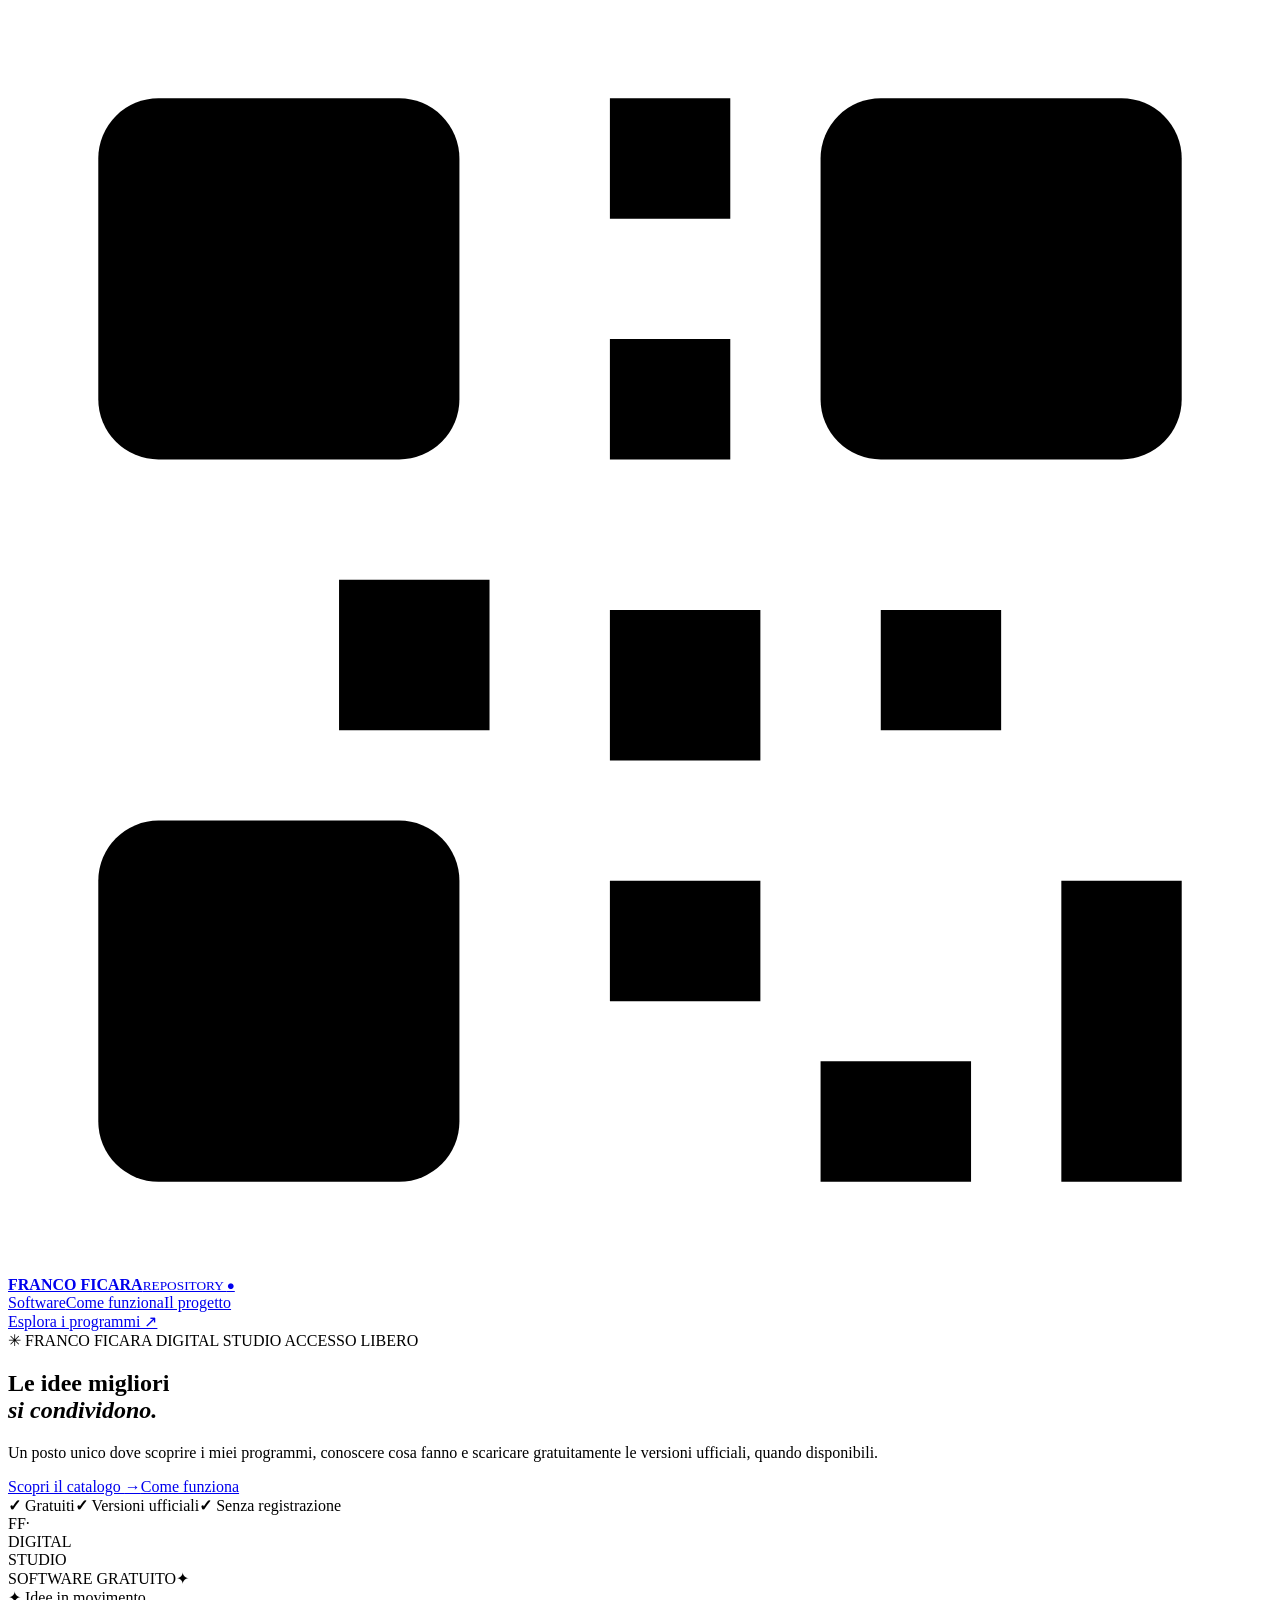
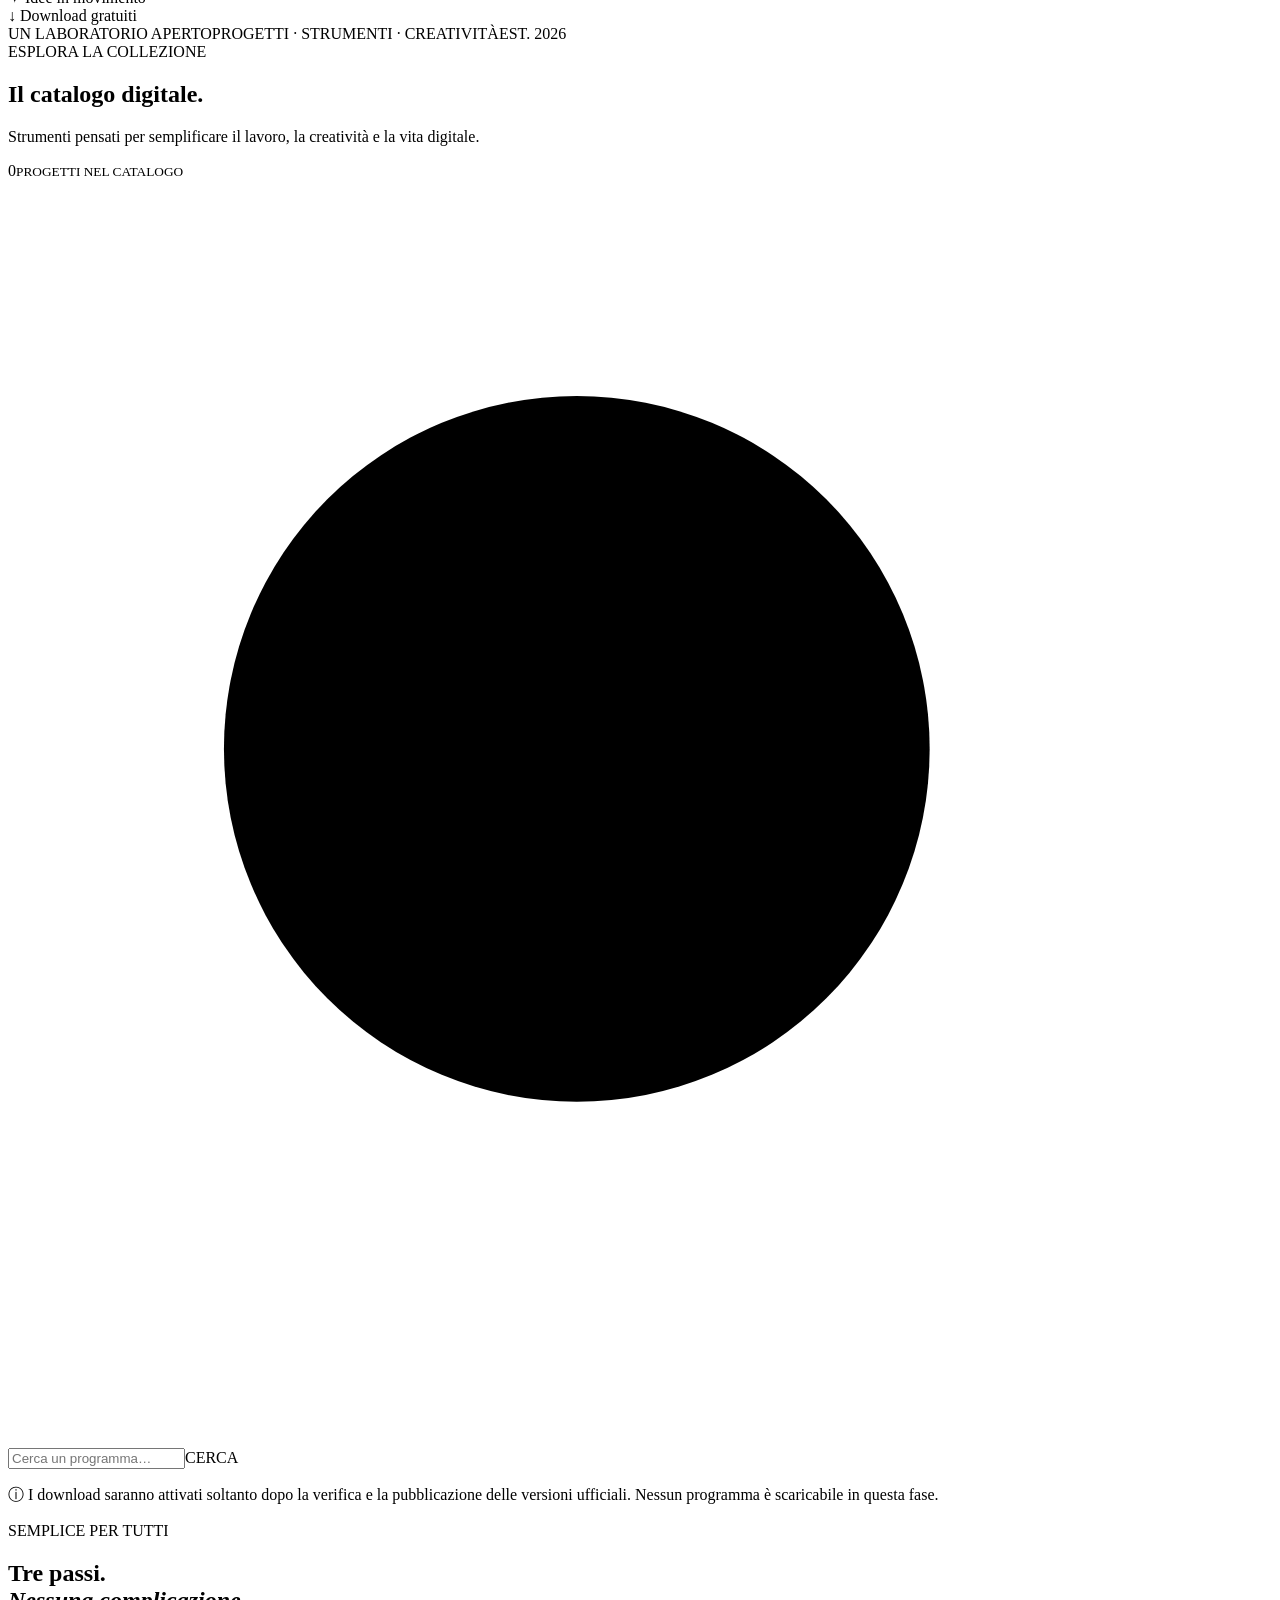
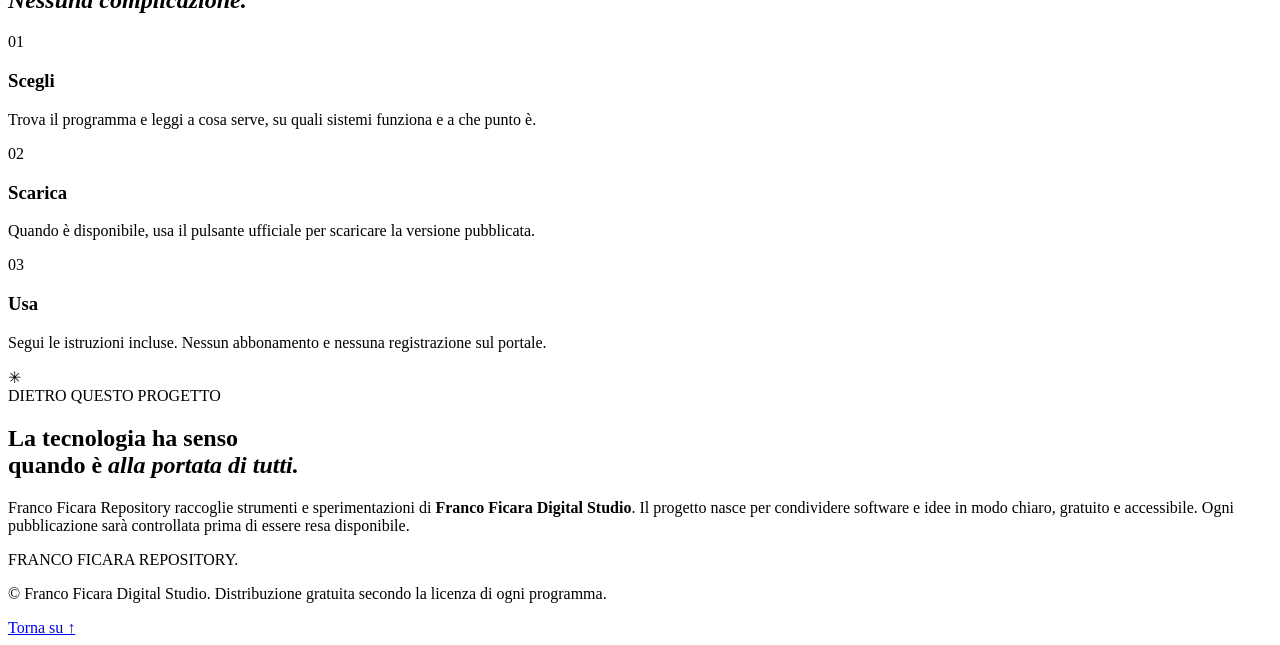
==== public/index.html @ 7dab1eda "Prepara sito statico Cloudflare: index.html" ====
<!doctype html>
<html lang="it">
<head>
<meta charset="utf-8">
<meta name="viewport" content="width=device-width,initial-scale=1">
<meta name="theme-color" content="#121827">
<meta name="description" content="Franco Ficara Repository: programmi, app e strumenti digitali gratuiti. Il catalogo ufficiale di Franco Ficara Digital Studio.">
<meta property="og:title" content="Franco Ficara Repository — Software gratuito">
<meta property="og:description" content="Software gratuito, idee digitali e strumenti per tutti. Scopri i progetti di Franco Ficara Digital Studio.">
<title>Franco Ficara Repository — Software gratuito</title>
<link rel="icon" type="image/svg+xml" href="favicon.svg">
<link rel="stylesheet" href="style.css">
<script src="catalogo.js" defer></script>
<script src="app.js" defer></script>
</head>
<body>
<div class="site-shell">
<header class="header">
<a class="identity" href="#home" aria-label="Franco Ficara Repository — inizio"><span class="mark"><svg viewBox="0 0 42 42" aria-hidden="true"><rect x="3" y="3" width="12" height="12" rx="2"/><rect x="27" y="3" width="12" height="12" rx="2"/><rect x="3" y="27" width="12" height="12" rx="2"/><path d="M20 3h4v4h-4zM20 11h4v4h-4zM20 20h5v5h-5zM29 20h4v4h-4zM35 29h4v10h-4zM20 29h5v4h-5zM27 35h5v4h-5zM11 19h5v5h-5z"/></svg></span><span><strong>FRANCO FICARA</strong><small>REPOSITORY <span class="amber-dot">●</span></small></span></a>
<nav class="main-nav" aria-label="Navigazione principale"><a href="#software">Software</a><a href="#come-funziona">Come funziona</a><a href="#progetto">Il progetto</a></nav>
<a class="top-cta" href="#software">Esplora i programmi ↗</a>
</header>
<main id="home">
<section class="hero" aria-labelledby="hero-title">
<div class="hero-glow glow-a"></div><div class="hero-glow glow-b"></div>
<div class="hero-body">
<div class="hero-copy">
<div class="overline"><span class="small-sun">✳</span> FRANCO FICARA DIGITAL STUDIO <span class="line"></span> ACCESSO LIBERO</div>
<h1 id="hero-title">Le idee migliori<br><em>si condividono.</em></h1>
<p>Un posto unico dove scoprire i miei programmi, conoscere cosa fanno e scaricare gratuitamente le versioni ufficiali, quando disponibili.</p>
<div class="hero-buttons"><a class="button button-primary" href="#software">Scopri il catalogo <span aria-hidden="true">→</span></a><a class="button button-secondary" href="#come-funziona">Come funziona</a></div>
<div class="hero-notes"><span><b class="check">✓</b> Gratuiti</span><span><b class="check">✓</b> Versioni ufficiali</span><span><b class="check">✓</b> Senza registrazione</span></div>
</div>
<div class="hero-visual" aria-hidden="true"><div class="orbit orbit-outer"></div><div class="orbit orbit-inner"></div><div class="glass-card card-back"><span class="fake-line short"></span><span class="fake-line"></span><span class="fake-line medium"></span></div><div class="glass-card card-front"><div class="card-head"><span class="card-symbol">FF<span>·</span></span><span class="status-pulse"></span></div><div class="visual-title">DIGITAL<br>STUDIO</div><div class="visual-foot"><span>SOFTWARE GRATUITO</span><span>✦</span></div></div><div class="floating-chip chip-one">✦ Idee in movimento</div><div class="floating-chip chip-two">↓ Download gratuiti</div></div>
</div>
<div class="hero-bottom"><span>UN LABORATORIO APERTO</span><span>PROGETTI · STRUMENTI · CREATIVITÀ</span><span>EST. 2026</span></div>
</section>
<section class="main-section" id="software">
<div class="section-head"><div><div class="label-gold">ESPLORA LA COLLEZIONE</div><h2>Il catalogo <span>digitale.</span></h2><p>Strumenti pensati per semplificare il lavoro, la creatività e la vita digitale.</p></div><div class="collection-mark"><span id="software-count">0</span><small>PROGETTI NEL CATALOGO</small></div></div>
<div class="catalog-toolbar"><label class="search" for="search-input"><svg viewBox="0 0 24 24" aria-hidden="true"><circle cx="10.8" cy="10.8" r="6.7"/><path d="m16 16 5 5"/></svg><input type="search" id="search-input" placeholder="Cerca un programma…" autocomplete="off"><span class="shortcut">CERCA</span></label><div id="filters" class="filters" role="group" aria-label="Filtra il catalogo"></div></div>
<div class="catalog-grid" id="software-grid" aria-live="polite"></div>
<p id="empty-results" class="empty-results" hidden>Non ho trovato programmi per questa ricerca. Prova con un'altra parola.</p>
<p class="catalog-disclaimer"><span>ⓘ</span> I download saranno attivati soltanto dopo la verifica e la pubblicazione delle versioni ufficiali. Nessun programma è scaricabile in questa fase.</p>
</section>
<section class="how" id="come-funziona"><div><div class="label-gold">SEMPLICE PER TUTTI</div><h2>Tre passi.<br><em>Nessuna complicazione.</em></h2></div><div class="steps"><article><span>01</span><h3>Scegli</h3><p>Trova il programma e leggi a cosa serve, su quali sistemi funziona e a che punto è.</p></article><article><span>02</span><h3>Scarica</h3><p>Quando è disponibile, usa il pulsante ufficiale per scaricare la versione pubblicata.</p></article><article><span>03</span><h3>Usa</h3><p>Segui le istruzioni incluse. Nessun abbonamento e nessuna registrazione sul portale.</p></article></div></section>
<section class="about" id="progetto"><div class="about-icon">✳</div><div><div class="label-gold">DIETRO QUESTO PROGETTO</div><h2>La tecnologia ha senso<br>quando è <em>alla portata di tutti.</em></h2><p>Franco Ficara Repository raccoglie strumenti e sperimentazioni di <strong>Franco Ficara Digital Studio</strong>. Il progetto nasce per condividere software e idee in modo chiaro, gratuito e accessibile. Ogni pubblicazione sarà controllata prima di essere resa disponibile.</p></div></section>
</main>
<footer><div class="footer-brand">FRANCO FICARA <span>REPOSITORY.</span></div><p>© <span id="year"></span> Franco Ficara Digital Studio. Distribuzione gratuita secondo la licenza di ogni programma.</p><a href="#home">Torna su ↑</a></footer>
</div>
</body>
</html>
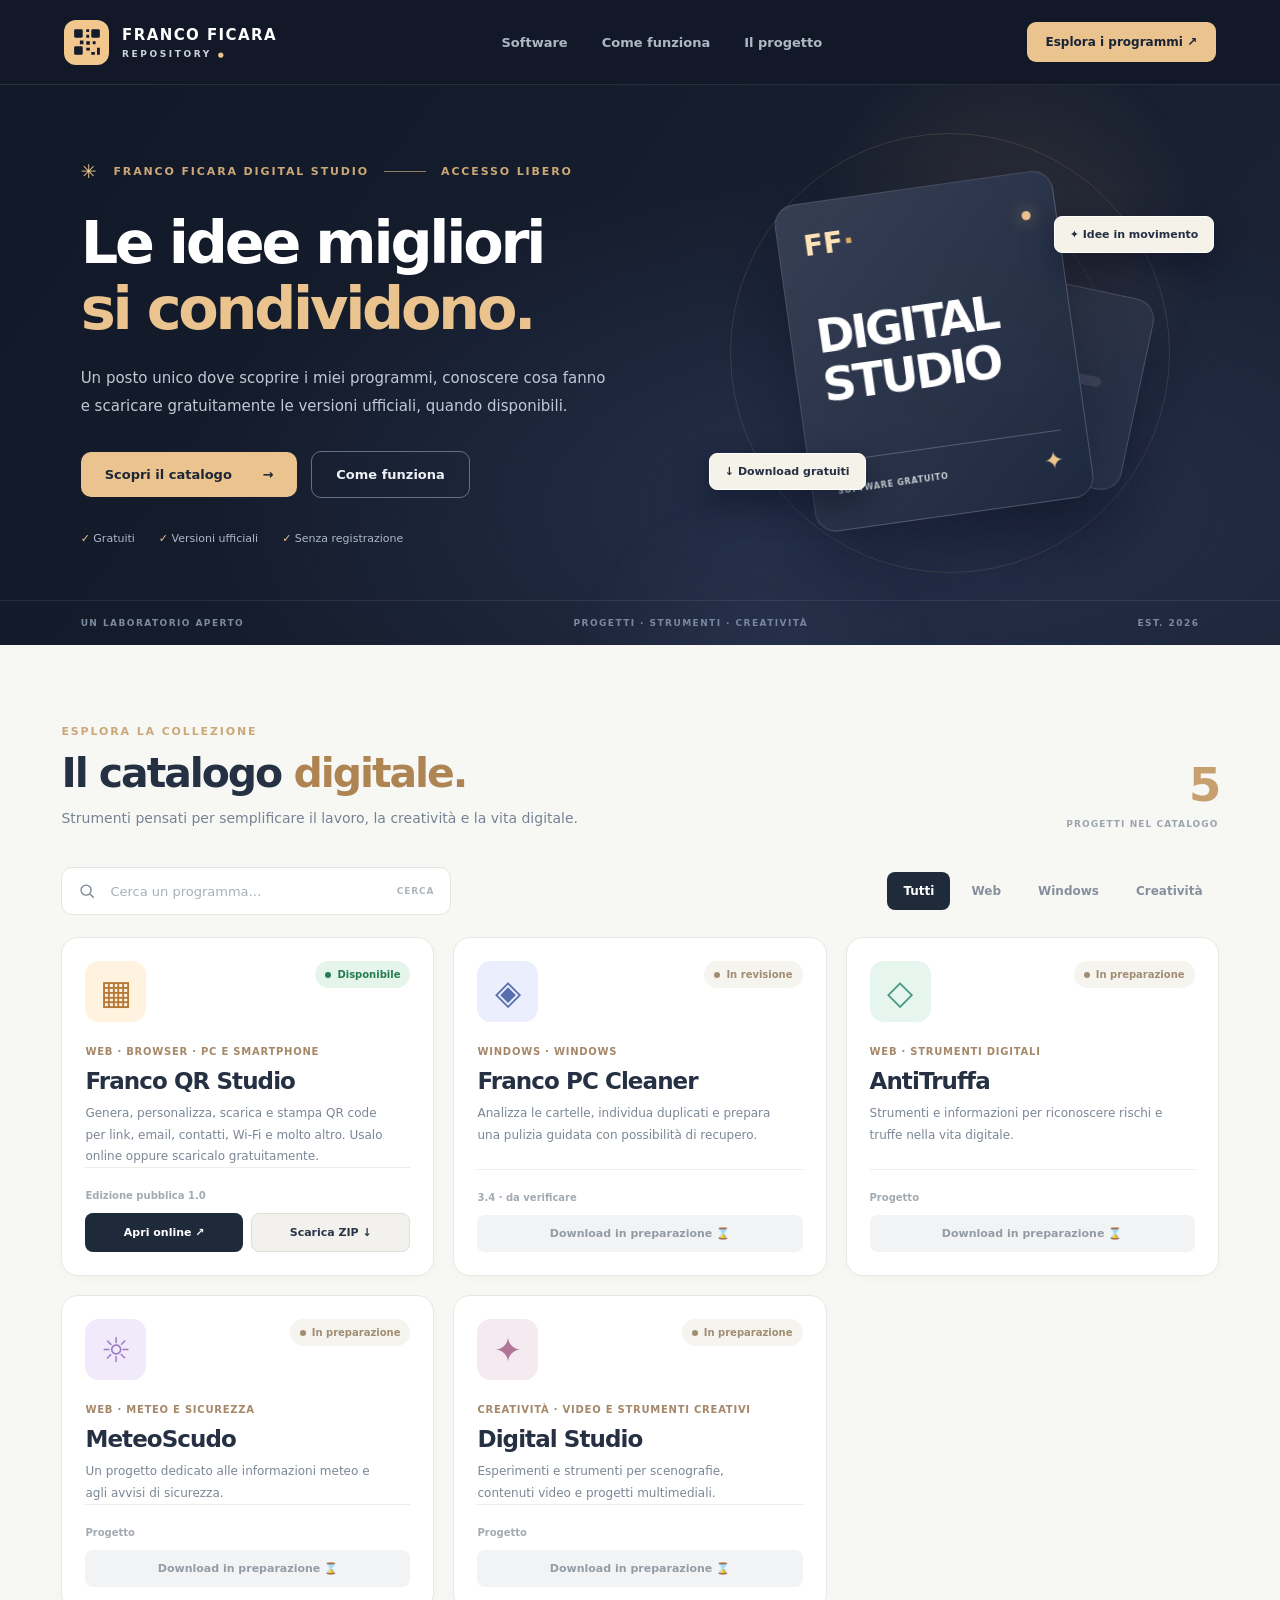
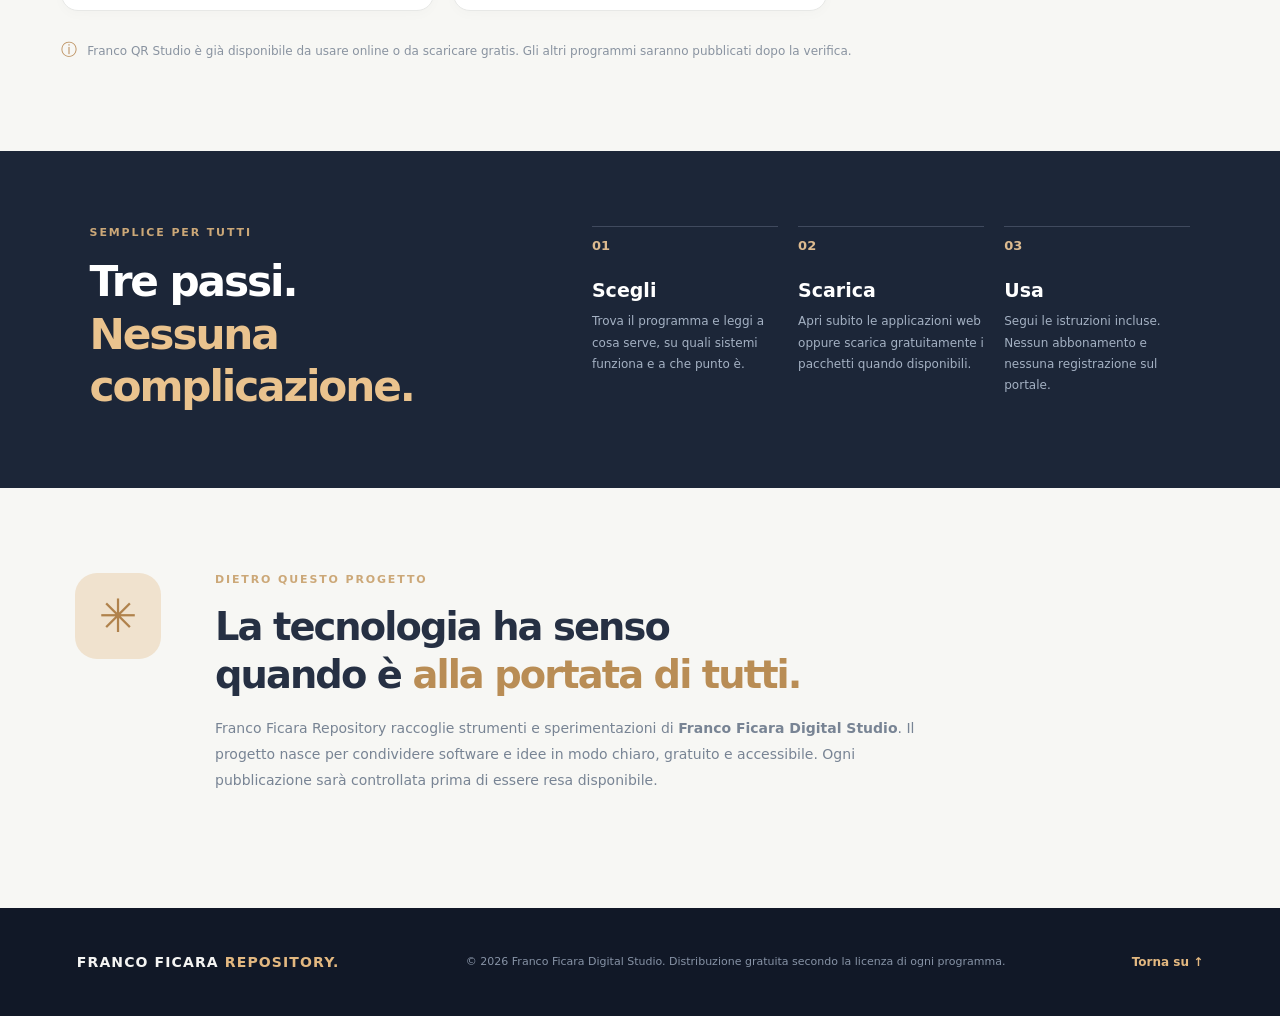
==== commit 90b29b3d: "Aggiorna le indicazioni dopo la pubblicazione di Franco QR Studio" ====
--- a/public/index.html
+++ b/public/index.html
@@ -40,9 +40,9 @@
 <div class="catalog-toolbar"><label class="search" for="search-input"><svg viewBox="0 0 24 24" aria-hidden="true"><circle cx="10.8" cy="10.8" r="6.7"/><path d="m16 16 5 5"/></svg><input type="search" id="search-input" placeholder="Cerca un programma…" autocomplete="off"><span class="shortcut">CERCA</span></label><div id="filters" class="filters" role="group" aria-label="Filtra il catalogo"></div></div>
 <div class="catalog-grid" id="software-grid" aria-live="polite"></div>
 <p id="empty-results" class="empty-results" hidden>Non ho trovato programmi per questa ricerca. Prova con un'altra parola.</p>
-<p class="catalog-disclaimer"><span>ⓘ</span> I download saranno attivati soltanto dopo la verifica e la pubblicazione delle versioni ufficiali. Nessun programma è scaricabile in questa fase.</p>
+<p class="catalog-disclaimer"><span>ⓘ</span> Franco QR Studio è già disponibile da usare online o da scaricare gratis. Gli altri programmi saranno pubblicati dopo la verifica.</p>
 </section>
-<section class="how" id="come-funziona"><div><div class="label-gold">SEMPLICE PER TUTTI</div><h2>Tre passi.<br><em>Nessuna complicazione.</em></h2></div><div class="steps"><article><span>01</span><h3>Scegli</h3><p>Trova il programma e leggi a cosa serve, su quali sistemi funziona e a che punto è.</p></article><article><span>02</span><h3>Scarica</h3><p>Quando è disponibile, usa il pulsante ufficiale per scaricare la versione pubblicata.</p></article><article><span>03</span><h3>Usa</h3><p>Segui le istruzioni incluse. Nessun abbonamento e nessuna registrazione sul portale.</p></article></div></section>
+<section class="how" id="come-funziona"><div><div class="label-gold">SEMPLICE PER TUTTI</div><h2>Tre passi.<br><em>Nessuna complicazione.</em></h2></div><div class="steps"><article><span>01</span><h3>Scegli</h3><p>Trova il programma e leggi a cosa serve, su quali sistemi funziona e a che punto è.</p></article><article><span>02</span><h3>Scarica</h3><p>Apri subito le applicazioni web oppure scarica gratuitamente i pacchetti quando disponibili.</p></article><article><span>03</span><h3>Usa</h3><p>Segui le istruzioni incluse. Nessun abbonamento e nessuna registrazione sul portale.</p></article></div></section>
 <section class="about" id="progetto"><div class="about-icon">✳</div><div><div class="label-gold">DIETRO QUESTO PROGETTO</div><h2>La tecnologia ha senso<br>quando è <em>alla portata di tutti.</em></h2><p>Franco Ficara Repository raccoglie strumenti e sperimentazioni di <strong>Franco Ficara Digital Studio</strong>. Il progetto nasce per condividere software e idee in modo chiaro, gratuito e accessibile. Ogni pubblicazione sarà controllata prima di essere resa disponibile.</p></div></section>
 </main>
 <footer><div class="footer-brand">FRANCO FICARA <span>REPOSITORY.</span></div><p>© <span id="year"></span> Franco Ficara Digital Studio. Distribuzione gratuita secondo la licenza di ogni programma.</p><a href="#home">Torna su ↑</a></footer>
--- a/public/style.css
+++ b/public/style.css
@@ -0,0 +1,9 @@
+:root{--night:#111726;--ink:#263043;--muted:#788697;--gold:#eac38e;--bg:#f7f7f4;--line:#e6e8e6}*{box-sizing:border-box}html{scroll-behavior:smooth}body{margin:0;background:var(--bg);color:var(--ink);font-family:Inter,ui-sans-serif,system-ui,"Segoe UI",sans-serif;-webkit-font-smoothing:antialiased}a{color:inherit;text-decoration:none}button,input{font:inherit}button{cursor:pointer}.site-shell{overflow:hidden}.header{height:85px;display:flex;align-items:center;justify-content:space-between;padding:0 clamp(24px,5vw,90px);background:#121827;color:#fff;border-bottom:1px solid #ffffff18}.identity{display:flex;align-items:center;gap:13px;flex-shrink:0}.mark{width:45px;height:45px;background:#f1c78e;border-radius:12px;display:grid;place-items:center}.mark svg{width:30px;height:30px;fill:#131b2c}.identity strong{font-size:15px;font-weight:830;letter-spacing:.095em;display:block}.identity small{display:block;letter-spacing:.29em;font-size:9px;color:#ccd3df;font-weight:700;margin-top:5px}.amber-dot{font-size:7px;color:var(--gold)}.main-nav{display:flex;gap:34px;margin-left:20px}.main-nav a{font-size:13px;color:#aeb7c5;font-weight:600}.main-nav a:hover{color:white}.top-cta{background:var(--gold);color:#192336;border-radius:9px;padding:13px 19px;font-size:12px;font-weight:800;white-space:nowrap}.hero{position:relative;color:#fff;min-height:525px;background:radial-gradient(ellipse at 70% 75%,#25304b,transparent 56%),linear-gradient(125deg,#111827,#1b2335);overflow:hidden}.hero-glow{position:absolute;border-radius:50%;pointer-events:none;filter:blur(8px)}.glow-a{right:6%;top:-8%;width:390px;height:390px;background:radial-gradient(circle,#bd946025,transparent 73%)}.glow-b{right:27%;bottom:-35%;width:360px;height:340px;background:radial-gradient(circle,#5c678c21,transparent 73%)}.hero-body{position:relative;max-width:1400px;min-height:480px;margin:auto;padding:75px clamp(24px,6.3vw,96px) 55px;display:grid;grid-template-columns:1.08fr .92fr;align-items:center;gap:35px}.overline,.label-gold{font-size:11px;letter-spacing:.17em;color:#cca878;font-weight:800}.overline{display:flex;gap:15px;align-items:center}.small-sun{font-size:19px;color:var(--gold)}.overline .line{width:42px;height:1px;background:#917c65}.hero h1{font-weight:700;font-size:clamp(43px,4.6vw,69px);letter-spacing:-.055em;line-height:1.12;margin:28px 0 23px}.hero h1 em,.how h2 em{font-style:normal;color:var(--gold)}.hero p{color:#bfc9d6;line-height:1.85;max-width:530px;font-size:15px;margin:0}.hero-buttons{display:flex;gap:14px;align-items:center;flex-wrap:wrap;margin-top:31px}.button{border-radius:10px;padding:15px 24px;font-size:13px;font-weight:800;transition:transform .2s}.button:hover{transform:translateY(-2px)}.button-primary{background:var(--gold);color:#1d2635}.button-primary span{margin-left:26px}.button-secondary{border:1px solid #647088;color:#eef1f5}.hero-notes{display:flex;flex-wrap:wrap;gap:24px;color:#adb9c8;font-size:11px;margin-top:34px}.check{color:var(--gold)}.hero-visual{height:360px;position:relative;display:grid;place-items:center;perspective:650px}.orbit{position:absolute;border:1px solid #eac38d24;border-radius:50%}.orbit-outer{width:440px;height:440px}.orbit-inner{width:315px;height:315px;border-style:dashed}.glass-card{position:absolute;border:1px solid #ffffff28;backdrop-filter:blur(12px);border-radius:21px;box-shadow:0 32px 75px #080e2170}.card-back{width:255px;height:195px;background:#4f58772c;transform:rotate(12deg) translate(65px,6px);padding:38px}.fake-line{display:block;height:10px;width:100%;margin:18px 0;border-radius:100px;background:#ffffff1b}.fake-line.short{width:60%}.fake-line.medium{width:75%}.card-front{width:281px;height:330px;background:linear-gradient(135deg,#363f54f5,#1d283ef5);transform:rotate(-8deg) translate(-16px,-4px);padding:25px;display:flex;flex-direction:column;justify-content:space-between}.card-head{display:flex;justify-content:space-between;align-items:center}.card-symbol{font-weight:900;font-size:29px;color:#ffe3b6}.card-symbol span{color:#dcaa62}.status-pulse{width:9px;height:9px;border-radius:50%;background:var(--gold);box-shadow:0 0 16px #efb96e98}.visual-title{font-size:46px;line-height:1.06;letter-spacing:-.065em;font-weight:800}.visual-foot{display:flex;justify-content:space-between;align-items:center;color:#c8cbd0;font-size:8px;font-weight:750;letter-spacing:.1em;border-top:1px solid #ffffff38;padding-top:15px}.visual-foot span:last-child{color:var(--gold);font-size:24px}.floating-chip{position:absolute;background:#f5f2ea;color:#263043;box-shadow:0 14px 32px #070b1e70;border:1px solid #fff;border-radius:8px;padding:11px 15px;font-size:11px;font-weight:760}.chip-one{top:43px;right:-15px}.chip-two{bottom:43px;left:8px}.hero-bottom{height:45px;border-top:1px solid #ffffff14;display:flex;justify-content:space-between;align-items:center;padding:0 clamp(24px,6.3vw,96px);font-size:9px;color:#7b8a9f;letter-spacing:.16em;font-weight:800}.main-section{max-width:1310px;margin:auto;padding:80px clamp(24px,4.8vw,74px) 76px}.section-head{display:flex;justify-content:space-between;align-items:flex-end;gap:20px;margin-bottom:36px}.section-head h2{font-size:clamp(31px,3.2vw,46px);font-weight:760;letter-spacing:-.05em;margin:11px 0 10px}.section-head h2 span{color:#ae8552}.section-head p{color:#778394;font-size:14px;margin:0;line-height:1.7}.collection-mark{text-align:right;min-width:145px}.collection-mark>span{display:block;font-size:47px;line-height:1;font-weight:800;letter-spacing:-.06em;color:#c6a16f}.collection-mark small{display:block;color:#9ca4b0;font-size:9px;font-weight:800;letter-spacing:.12em;line-height:1.6;margin-top:9px}.catalog-toolbar{display:flex;gap:15px;align-items:center;justify-content:space-between;margin-bottom:22px}.search{height:48px;width:min(390px,100%);display:flex;align-items:center;gap:12px;padding:0 16px;background:white;border:1px solid #e3e5e5;border-radius:11px}.search:focus-within{border-color:#bd9465;box-shadow:0 0 0 3px #bd946520}.search svg{width:18px;height:18px;stroke:#7a8692;stroke-width:1.8;fill:none}.search input{border:0;outline:none;min-width:0;flex:1;background:transparent;color:#222a35;font-size:13px}.search input::placeholder{color:#a7b0ba}.shortcut{color:#afb5bd;font-size:9px;font-weight:800;letter-spacing:.1em}.filters{display:flex;gap:5px;flex-wrap:wrap;justify-content:flex-end}.filters button{border:1px solid transparent;background:none;color:#85909d;padding:11px 15px;border-radius:8px;font-weight:700;font-size:12px;white-space:nowrap}.filters button[aria-pressed="true"]{background:#1f2a3b;color:white}.filters button:hover:not([aria-pressed="true"]){background:#e6e8e9}.catalog-grid{display:grid;grid-template-columns:repeat(3,minmax(0,1fr));gap:19px}.program-card{min-height:315px;background:white;border:1px solid #e7e8e6;border-radius:17px;padding:23px;display:flex;flex-direction:column;box-shadow:0 4px 12px #202b3a05;transition:transform .2s,box-shadow .2s}.program-card:hover{transform:translateY(-4px);box-shadow:0 16px 38px #26324710}.card-top{display:flex;align-items:flex-start;justify-content:space-between;gap:12px}.program-icon{width:61px;height:61px;display:grid;place-items:center;border-radius:14px;background:#fff3e0;color:#b57a37;font-size:34px;font-weight:700}.theme-blue .program-icon{background:#ebeffd;color:#596eae}.theme-teal .program-icon{background:#e7f5ef;color:#479a7f}.theme-violet .program-icon{background:#f1eafa;color:#9d7ac4}.theme-plum .program-icon{background:#f5eaf0;color:#b17598}.program-state{border-radius:100px;background:#f6f4ef;color:#a18d72;font-size:10px;font-weight:760;padding:8px 10px;white-space:nowrap;display:flex;gap:6px;align-items:center}.program-state.available{background:#e6f5eb;color:#237d50}.tiny-dot{width:6px;height:6px;border-radius:50%;background:currentColor}.program-meta{color:#a58769;font-size:10px;font-weight:800;letter-spacing:.075em;text-transform:uppercase;margin:24px 0 11px}.program-meta span{color:#bdc4cd;padding:0 4px}.program-card h3{font-size:23px;letter-spacing:-.04em;margin:0 0 9px;font-weight:780}.program-card p{color:#7b8795;font-size:12px;line-height:1.78;margin:0;max-width:300px}.program-bottom{margin-top:auto;padding-top:22px;display:flex;justify-content:space-between;align-items:center;gap:8px;border-top:1px solid #edecea}.version{color:#a2aab2;font-size:10px;font-weight:600}.download{background:#1e2939;border-radius:8px;color:white;font-size:11px;font-weight:770;padding:11px 14px;white-space:nowrap}.download span{padding-left:12px;font-size:16px}.download.disabled{background:#f2f3f4;color:#939ca5;cursor:not-allowed;font-size:10px}.download.disabled span{padding-left:7px;font-size:12px}.download:not(.disabled):hover{background:#c99b66;color:#1c2635}.catalog-disclaimer{color:#8993a0;font-size:12px;line-height:1.7;margin-top:25px}.catalog-disclaimer span{color:#bb8e5b;margin-right:6px;font-size:16px}.empty-results{padding:35px;color:#687688;text-align:center}.how{background:#1c2638;color:#fff;padding:75px max(7%,calc((100% - 1170px)/2));display:grid;grid-template-columns:.85fr 1.15fr;gap:60px;align-items:start}.how h2{font-size:clamp(28px,3.3vw,45px);line-height:1.24;letter-spacing:-.05em;margin:17px 0 0}.steps{display:grid;grid-template-columns:repeat(3,1fr);gap:20px}.steps article{padding:8px 0;border-top:1px solid #6671897a}.steps article>span{color:#dcba8f;font-weight:800;font-size:13px}.steps h3{font-size:19px;margin:25px 0 10px}.steps p{font-size:12px;line-height:1.78;color:#a4b1c3;margin:0}.about{max-width:1230px;margin:auto;display:grid;grid-template-columns:100px 1fr;gap:40px;padding:85px 50px 100px}.about-icon{width:86px;height:86px;background:#f0e2ce;border-radius:22px;display:grid;place-items:center;font-size:46px;color:#b0824c}.about h2{font-size:clamp(28px,3vw,42px);line-height:1.25;letter-spacing:-.05em;margin:17px 0}.about h2 em{font-style:normal;color:#b98d55}.about p{max-width:720px;color:#788494;line-height:1.85;font-size:14px}footer{background:#111827;color:#8793a6;padding:34px max(6%,calc((100% - 1240px)/2));display:flex;align-items:center;justify-content:space-between;gap:24px}.footer-brand{color:#f4f4f3;font-weight:800;font-size:14px;letter-spacing:.08em}.footer-brand span{color:#e3b880}footer p{font-size:11px;line-height:1.6}footer a{white-space:nowrap;color:#e3b880;font-size:12px;font-weight:700}@media(max-width:1050px){.main-nav{gap:15px}.catalog-grid{grid-template-columns:repeat(2,1fr)}.how{gap:28px}.hero-visual{transform:scale(.85)}.catalog-toolbar{align-items:stretch;flex-wrap:wrap}.filters{justify-content:flex-start}}@media(max-width:760px){.header{height:72px;padding:0 18px}.identity strong{font-size:12px}.mark{width:39px;height:39px}.main-nav{display:none}.top-cta{font-size:10px;padding:11px 12px}.hero-body{padding:56px 24px;display:block}.hero h1{font-size:44px}.hero-visual{height:260px;transform:scale(.7);margin:-30px auto -15px}.hero-bottom{padding:0 24px;gap:12px}.hero-bottom span:nth-child(2){display:none}.main-section{padding:54px 20px}.section-head{align-items:flex-start}.collection-mark{min-width:85px}.collection-mark>span{font-size:38px}.catalog-grid{grid-template-columns:1fr}.catalog-toolbar{display:block}.search{width:100%;margin-bottom:12px}.filters{justify-content:flex-start}.filters button{padding:10px 12px}.how{grid-template-columns:1fr;padding:56px 24px}.steps{gap:18px}.about{grid-template-columns:1fr;padding:62px 24px;gap:22px}.about-icon{height:67px;width:67px;font-size:35px}footer{padding:30px 24px;display:block}footer p{max-width:380px}}@media(max-width:420px){.hero h1{font-size:38px}.hero-visual{transform:scale(.61);margin-left:-17px}.hero-notes{gap:12px}.hero-bottom{font-size:8px}.section-head h2{font-size:31px}.collection-mark small{font-size:8px}.steps{grid-template-columns:1fr}.program-card{padding:21px}.download.disabled{font-size:9px}.version{font-size:9px}}@media(prefers-reduced-motion:reduce){*,*:before,*:after{scroll-behavior:auto!important;animation:none!important;transition:none!important}}
+
+/* Schede con avvio dell'app e download gratuito in due azioni distinte */
+.program-bottom{align-items:stretch;flex-direction:column;gap:12px}
+.program-actions{display:flex;gap:8px;align-items:stretch;flex-wrap:wrap}
+.program-actions .download{display:inline-flex;align-items:center;justify-content:center;flex:1;min-width:112px;text-align:center;padding:12px 10px;font-size:11px}
+.program-actions .download.secondary{background:#f3f1ed;color:#273449;border:1px solid #deded9}
+.program-actions .download.secondary:hover{background:#e8decf;color:#172235}
+.program-actions .download.disabled{max-width:100%;font-weight:700}
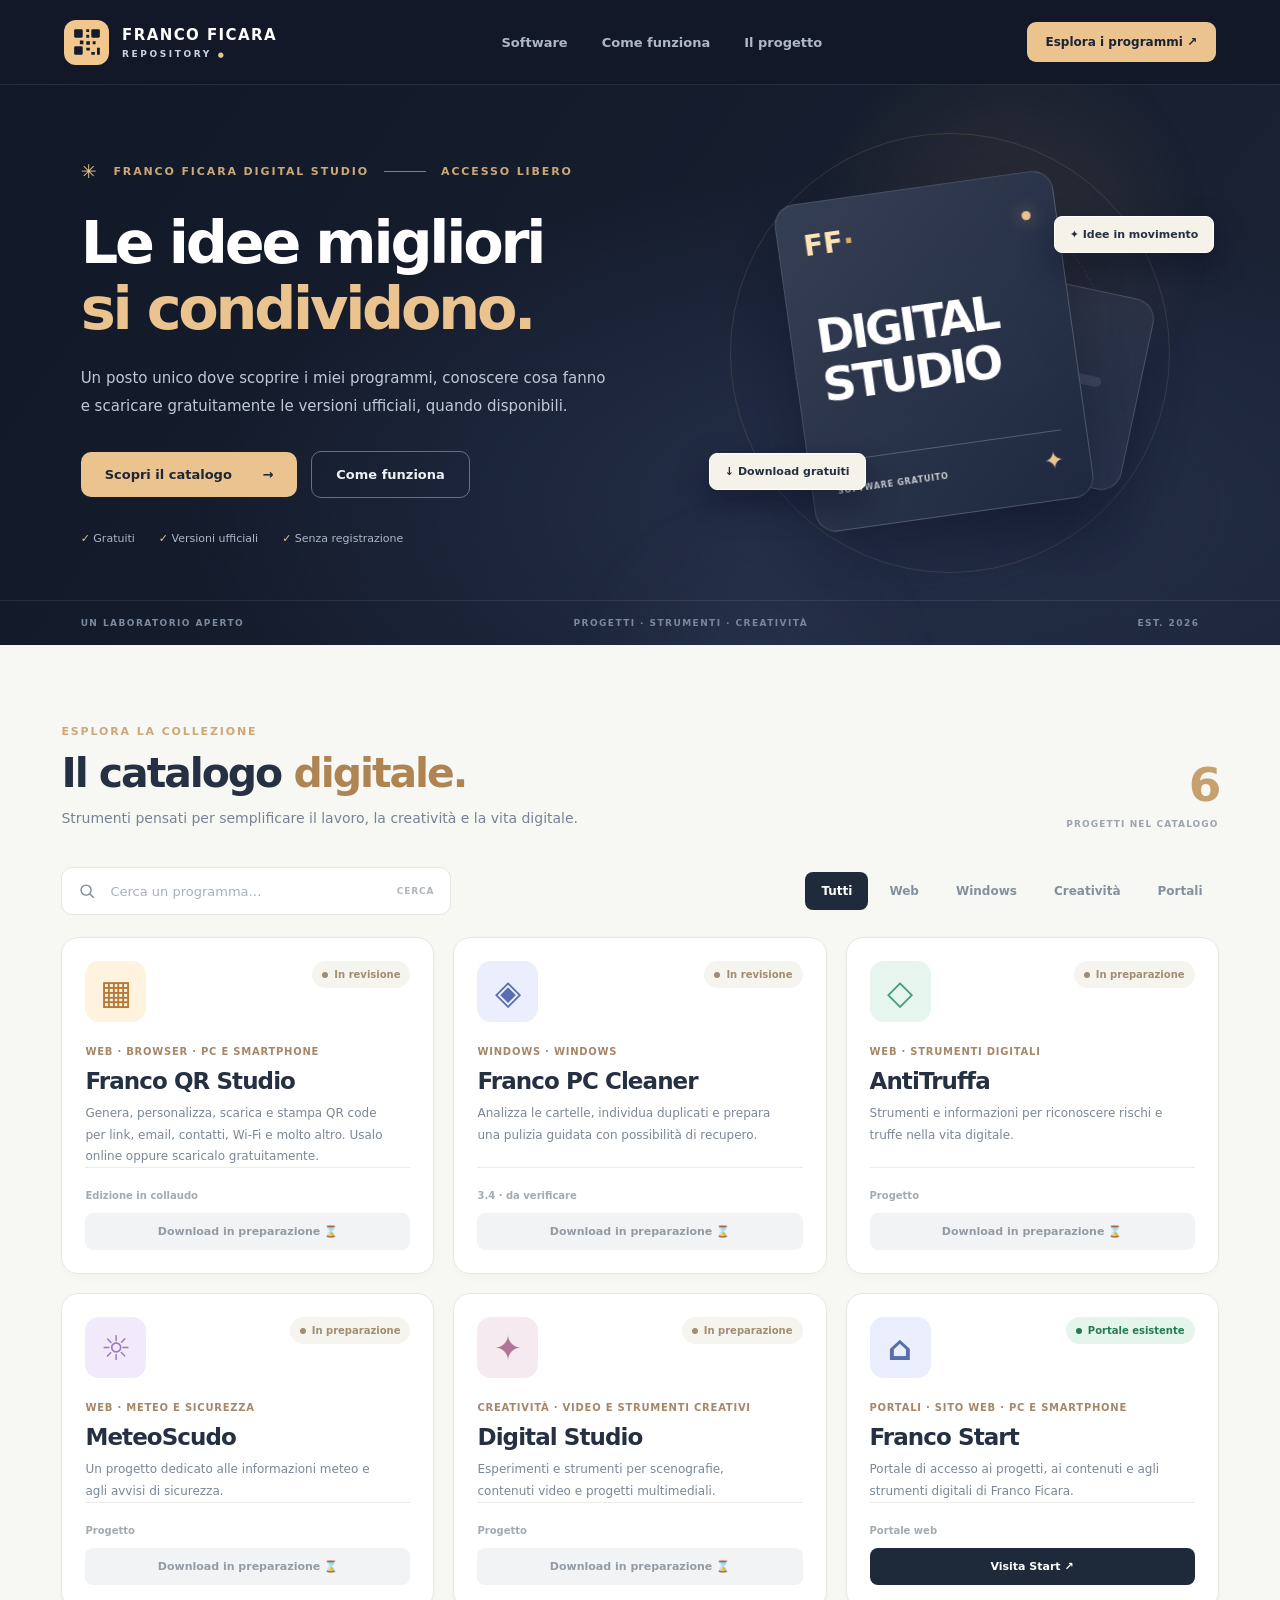
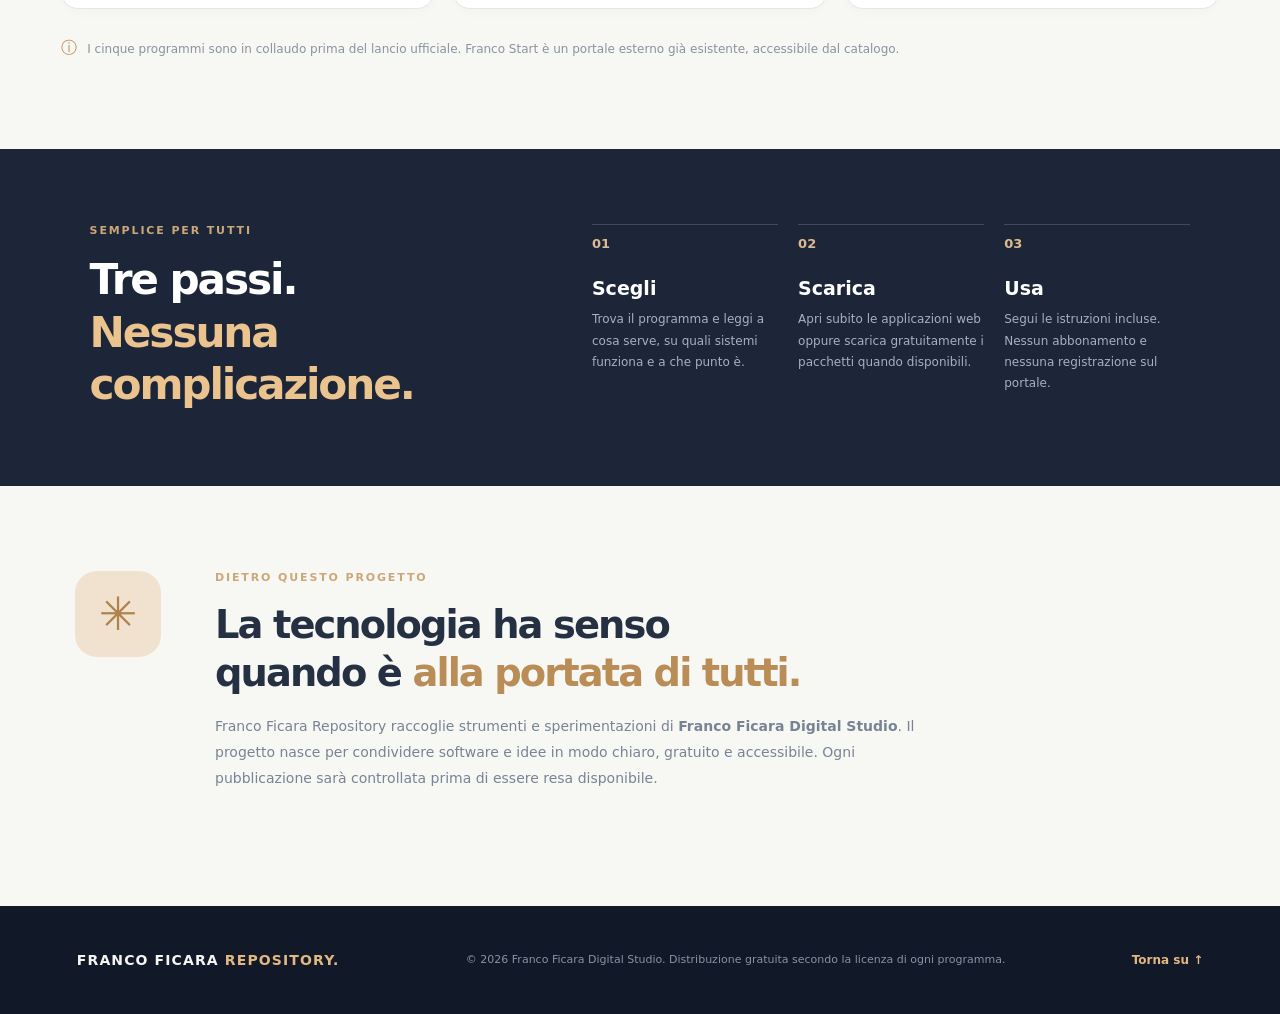
==== commit bb64e88a: "Distingui cinque programmi in collaudo da Franco Start già esistente" ====
--- a/public/index.html
+++ b/public/index.html
@@ -40,7 +40,7 @@
 <div class="catalog-toolbar"><label class="search" for="search-input"><svg viewBox="0 0 24 24" aria-hidden="true"><circle cx="10.8" cy="10.8" r="6.7"/><path d="m16 16 5 5"/></svg><input type="search" id="search-input" placeholder="Cerca un programma…" autocomplete="off"><span class="shortcut">CERCA</span></label><div id="filters" class="filters" role="group" aria-label="Filtra il catalogo"></div></div>
 <div class="catalog-grid" id="software-grid" aria-live="polite"></div>
 <p id="empty-results" class="empty-results" hidden>Non ho trovato programmi per questa ricerca. Prova con un'altra parola.</p>
-<p class="catalog-disclaimer"><span>ⓘ</span> Franco QR Studio è già disponibile da usare online o da scaricare gratis. Gli altri programmi saranno pubblicati dopo la verifica.</p>
+<p class="catalog-disclaimer"><span>ⓘ</span> I cinque programmi sono in collaudo prima del lancio ufficiale. Franco Start è un portale esterno già esistente, accessibile dal catalogo.</p>
 </section>
 <section class="how" id="come-funziona"><div><div class="label-gold">SEMPLICE PER TUTTI</div><h2>Tre passi.<br><em>Nessuna complicazione.</em></h2></div><div class="steps"><article><span>01</span><h3>Scegli</h3><p>Trova il programma e leggi a cosa serve, su quali sistemi funziona e a che punto è.</p></article><article><span>02</span><h3>Scarica</h3><p>Apri subito le applicazioni web oppure scarica gratuitamente i pacchetti quando disponibili.</p></article><article><span>03</span><h3>Usa</h3><p>Segui le istruzioni incluse. Nessun abbonamento e nessuna registrazione sul portale.</p></article></div></section>
 <section class="about" id="progetto"><div class="about-icon">✳</div><div><div class="label-gold">DIETRO QUESTO PROGETTO</div><h2>La tecnologia ha senso<br>quando è <em>alla portata di tutti.</em></h2><p>Franco Ficara Repository raccoglie strumenti e sperimentazioni di <strong>Franco Ficara Digital Studio</strong>. Il progetto nasce per condividere software e idee in modo chiaro, gratuito e accessibile. Ogni pubblicazione sarà controllata prima di essere resa disponibile.</p></div></section>
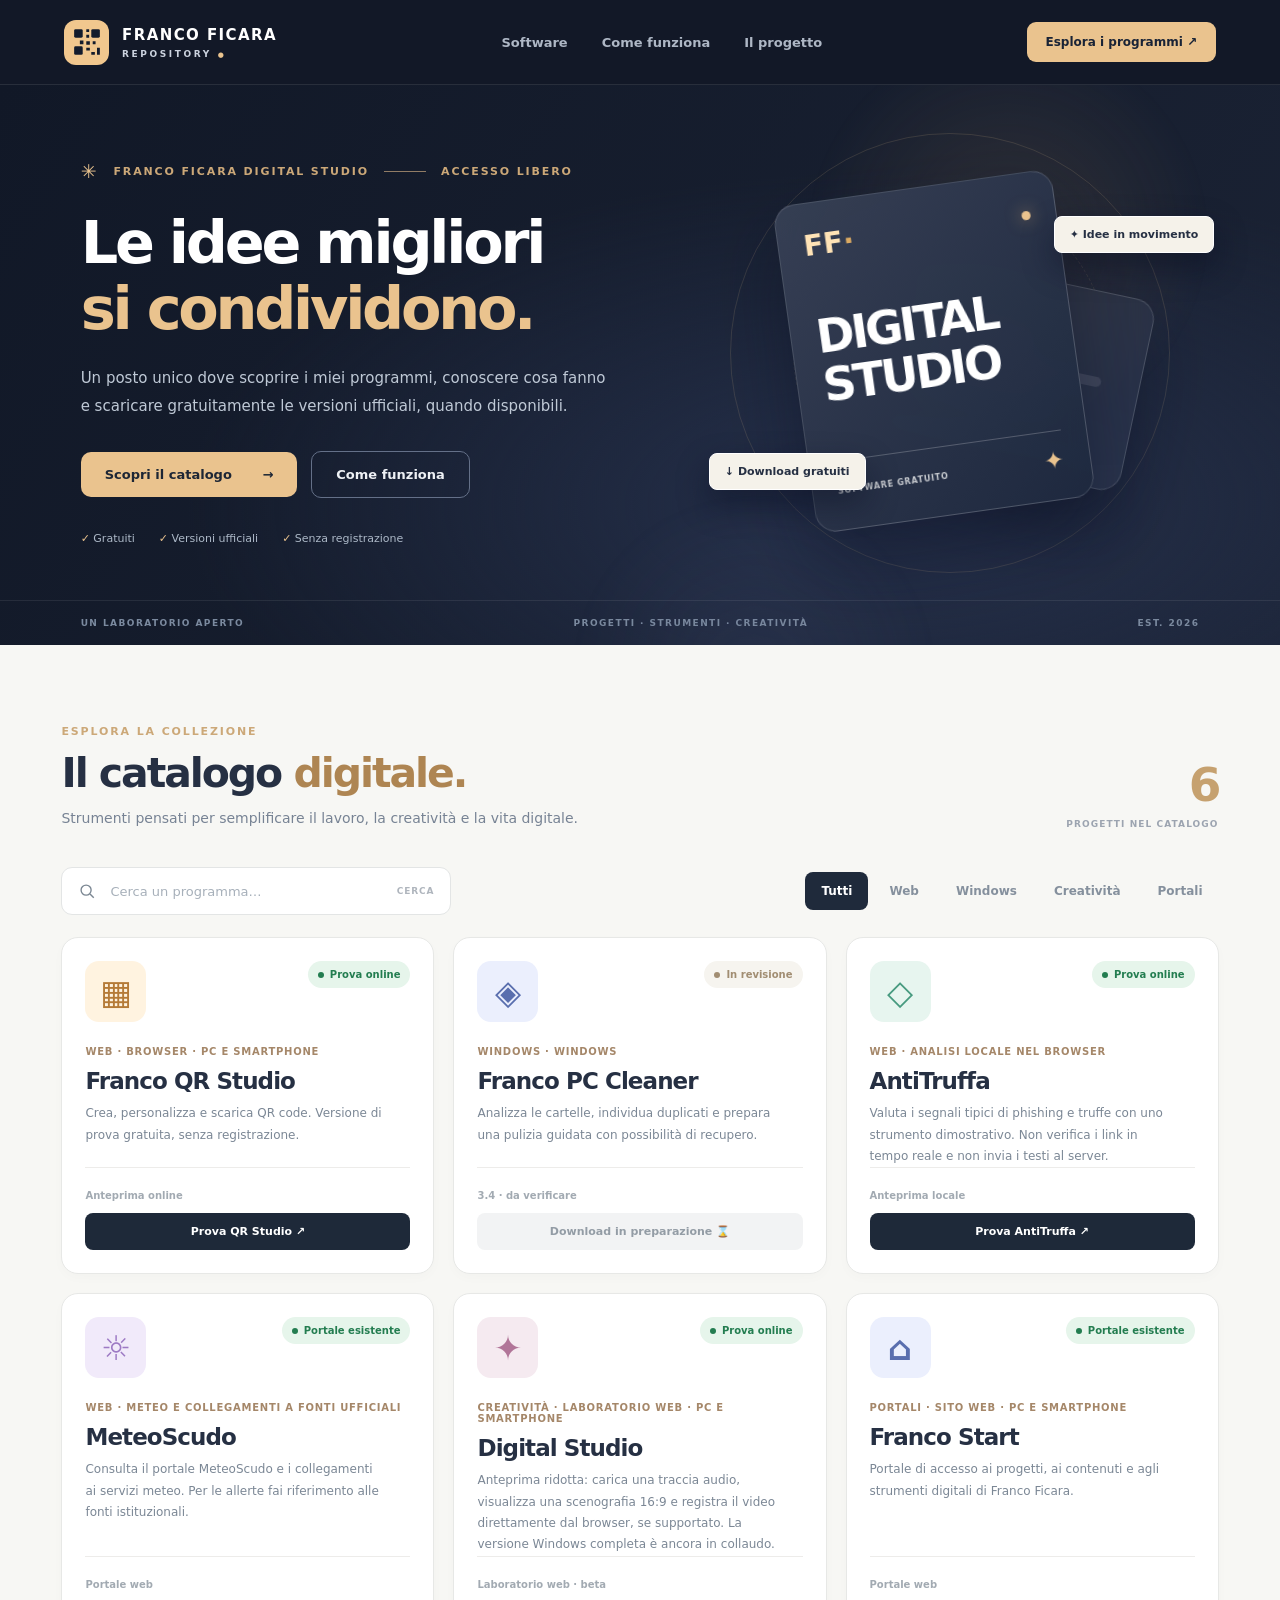
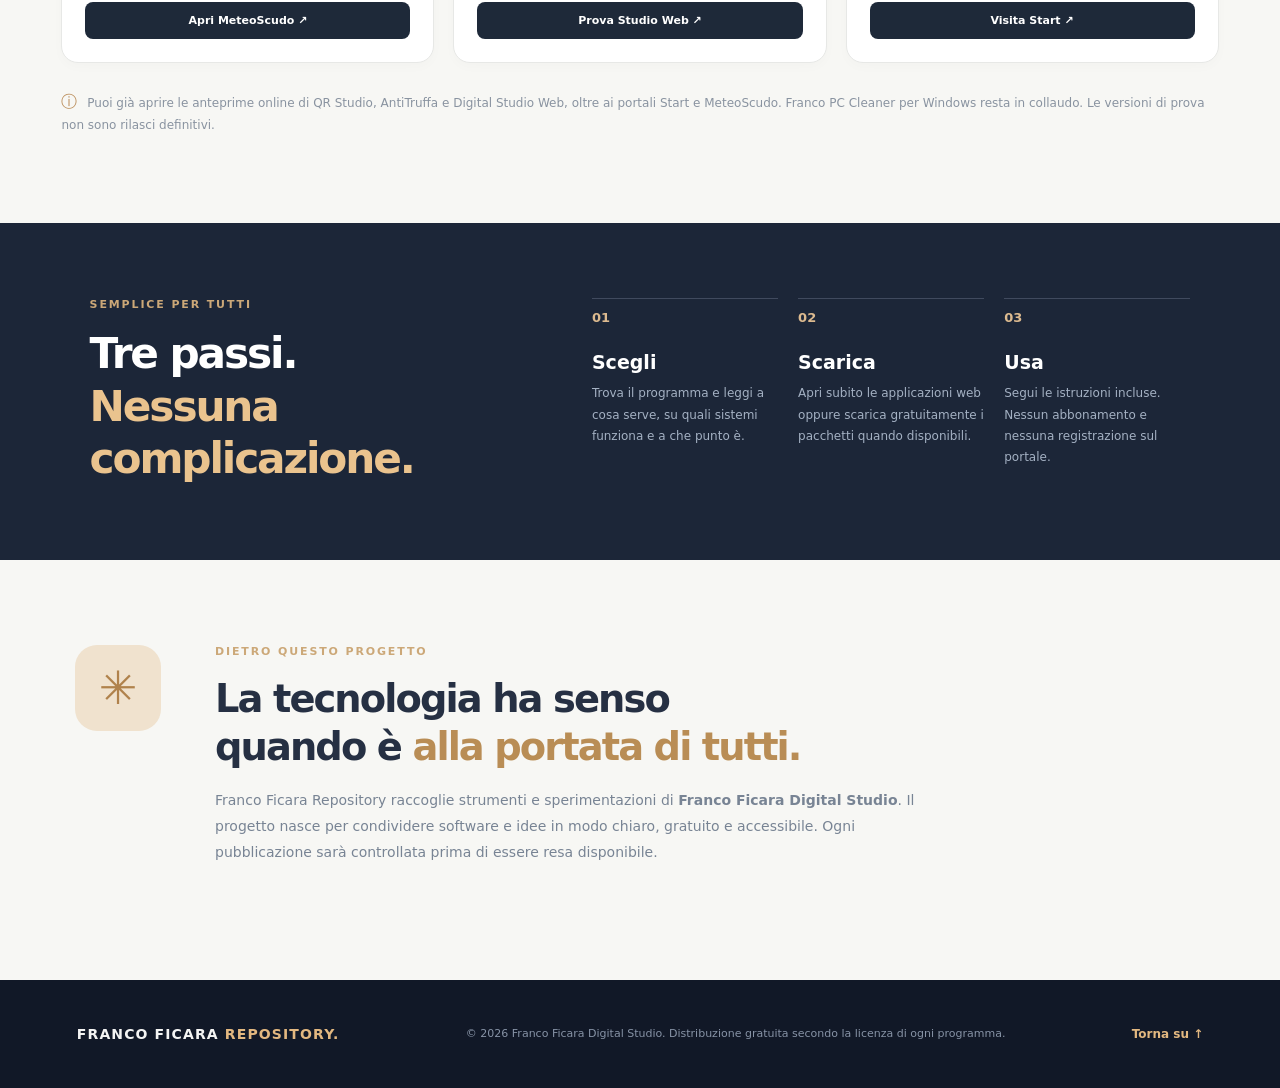
==== commit 22abbfcd: "Spiega correttamente anteprime online e cleaner Windows ancora in prova" ====
--- a/public/index.html
+++ b/public/index.html
@@ -40,7 +40,7 @@
 <div class="catalog-toolbar"><label class="search" for="search-input"><svg viewBox="0 0 24 24" aria-hidden="true"><circle cx="10.8" cy="10.8" r="6.7"/><path d="m16 16 5 5"/></svg><input type="search" id="search-input" placeholder="Cerca un programma…" autocomplete="off"><span class="shortcut">CERCA</span></label><div id="filters" class="filters" role="group" aria-label="Filtra il catalogo"></div></div>
 <div class="catalog-grid" id="software-grid" aria-live="polite"></div>
 <p id="empty-results" class="empty-results" hidden>Non ho trovato programmi per questa ricerca. Prova con un'altra parola.</p>
-<p class="catalog-disclaimer"><span>ⓘ</span> I cinque programmi sono in collaudo prima del lancio ufficiale. Franco Start è un portale esterno già esistente, accessibile dal catalogo.</p>
+<p class="catalog-disclaimer"><span>ⓘ</span> Puoi già aprire le anteprime online di QR Studio, AntiTruffa e Digital Studio Web, oltre ai portali Start e MeteoScudo. Franco PC Cleaner per Windows resta in collaudo. Le versioni di prova non sono rilasci definitivi.</p>
 </section>
 <section class="how" id="come-funziona"><div><div class="label-gold">SEMPLICE PER TUTTI</div><h2>Tre passi.<br><em>Nessuna complicazione.</em></h2></div><div class="steps"><article><span>01</span><h3>Scegli</h3><p>Trova il programma e leggi a cosa serve, su quali sistemi funziona e a che punto è.</p></article><article><span>02</span><h3>Scarica</h3><p>Apri subito le applicazioni web oppure scarica gratuitamente i pacchetti quando disponibili.</p></article><article><span>03</span><h3>Usa</h3><p>Segui le istruzioni incluse. Nessun abbonamento e nessuna registrazione sul portale.</p></article></div></section>
 <section class="about" id="progetto"><div class="about-icon">✳</div><div><div class="label-gold">DIETRO QUESTO PROGETTO</div><h2>La tecnologia ha senso<br>quando è <em>alla portata di tutti.</em></h2><p>Franco Ficara Repository raccoglie strumenti e sperimentazioni di <strong>Franco Ficara Digital Studio</strong>. Il progetto nasce per condividere software e idee in modo chiaro, gratuito e accessibile. Ogni pubblicazione sarà controllata prima di essere resa disponibile.</p></div></section>
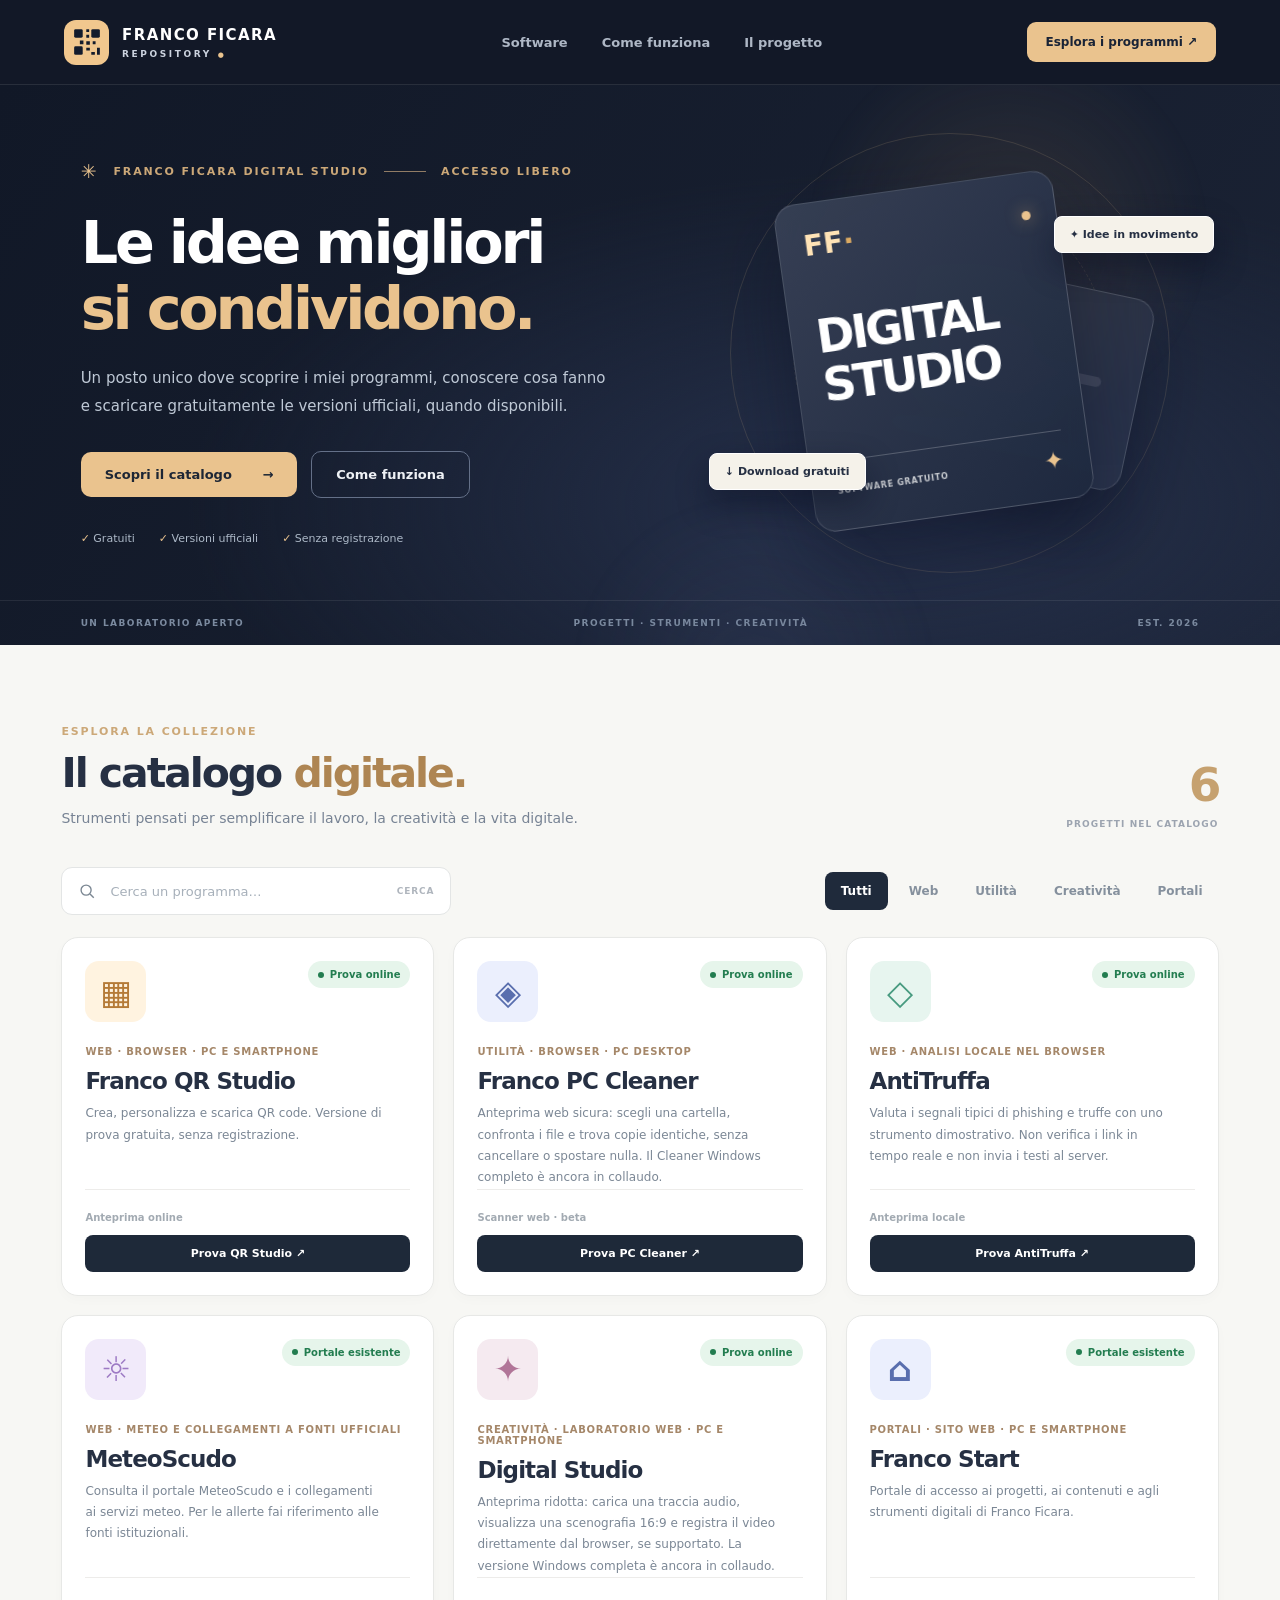
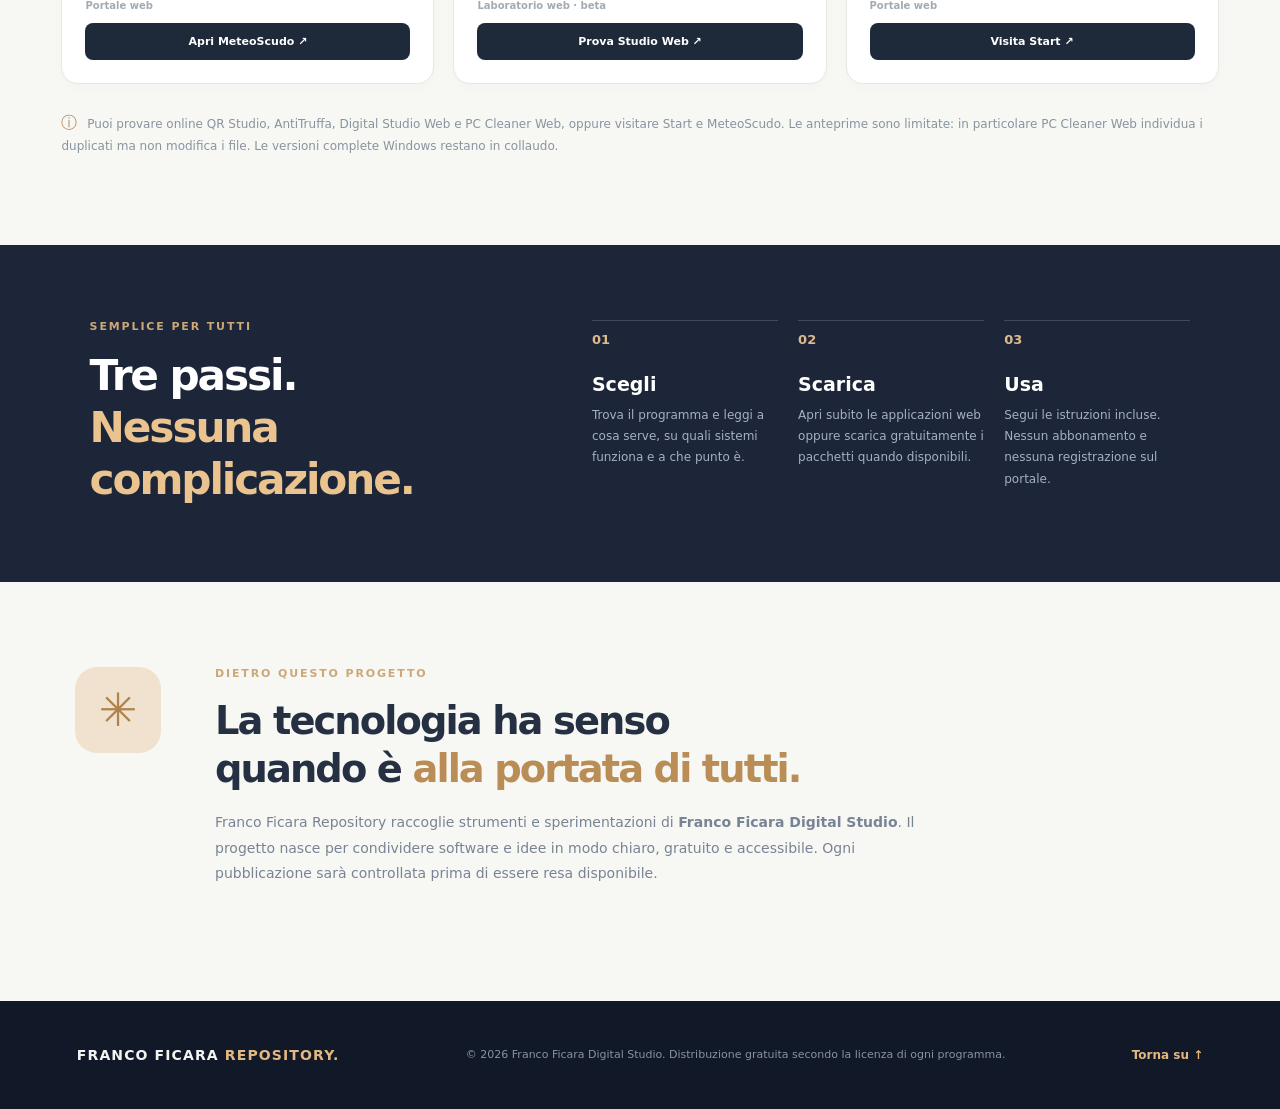
==== commit a45e74fa: "Aggiorna presentazione: sei schede accessibili, PC Cleaner browser solo lettura" ====
--- a/public/index.html
+++ b/public/index.html
@@ -40,7 +40,7 @@
 <div class="catalog-toolbar"><label class="search" for="search-input"><svg viewBox="0 0 24 24" aria-hidden="true"><circle cx="10.8" cy="10.8" r="6.7"/><path d="m16 16 5 5"/></svg><input type="search" id="search-input" placeholder="Cerca un programma…" autocomplete="off"><span class="shortcut">CERCA</span></label><div id="filters" class="filters" role="group" aria-label="Filtra il catalogo"></div></div>
 <div class="catalog-grid" id="software-grid" aria-live="polite"></div>
 <p id="empty-results" class="empty-results" hidden>Non ho trovato programmi per questa ricerca. Prova con un'altra parola.</p>
-<p class="catalog-disclaimer"><span>ⓘ</span> Puoi già aprire le anteprime online di QR Studio, AntiTruffa e Digital Studio Web, oltre ai portali Start e MeteoScudo. Franco PC Cleaner per Windows resta in collaudo. Le versioni di prova non sono rilasci definitivi.</p>
+<p class="catalog-disclaimer"><span>ⓘ</span> Puoi provare online QR Studio, AntiTruffa, Digital Studio Web e PC Cleaner Web, oppure visitare Start e MeteoScudo. Le anteprime sono limitate: in particolare PC Cleaner Web individua i duplicati ma non modifica i file. Le versioni complete Windows restano in collaudo.</p>
 </section>
 <section class="how" id="come-funziona"><div><div class="label-gold">SEMPLICE PER TUTTI</div><h2>Tre passi.<br><em>Nessuna complicazione.</em></h2></div><div class="steps"><article><span>01</span><h3>Scegli</h3><p>Trova il programma e leggi a cosa serve, su quali sistemi funziona e a che punto è.</p></article><article><span>02</span><h3>Scarica</h3><p>Apri subito le applicazioni web oppure scarica gratuitamente i pacchetti quando disponibili.</p></article><article><span>03</span><h3>Usa</h3><p>Segui le istruzioni incluse. Nessun abbonamento e nessuna registrazione sul portale.</p></article></div></section>
 <section class="about" id="progetto"><div class="about-icon">✳</div><div><div class="label-gold">DIETRO QUESTO PROGETTO</div><h2>La tecnologia ha senso<br>quando è <em>alla portata di tutti.</em></h2><p>Franco Ficara Repository raccoglie strumenti e sperimentazioni di <strong>Franco Ficara Digital Studio</strong>. Il progetto nasce per condividere software e idee in modo chiaro, gratuito e accessibile. Ogni pubblicazione sarà controllata prima di essere resa disponibile.</p></div></section>
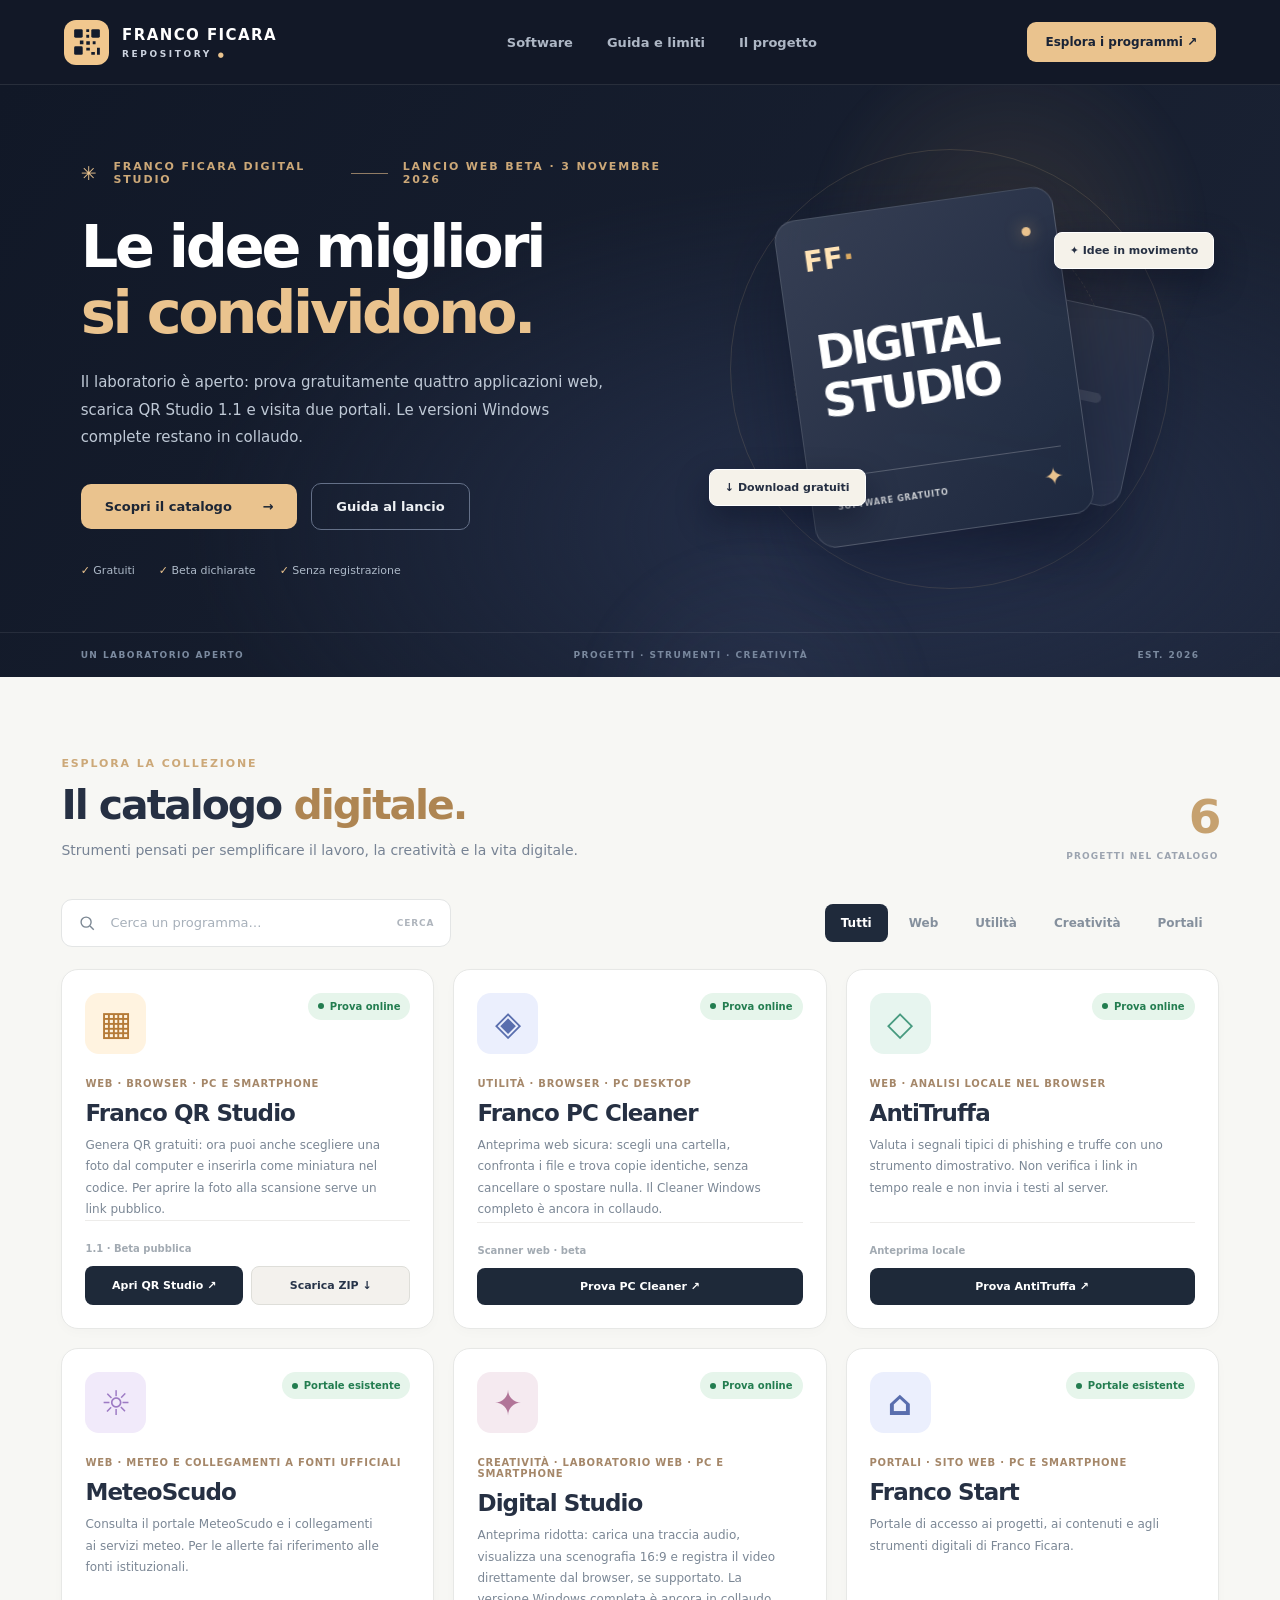
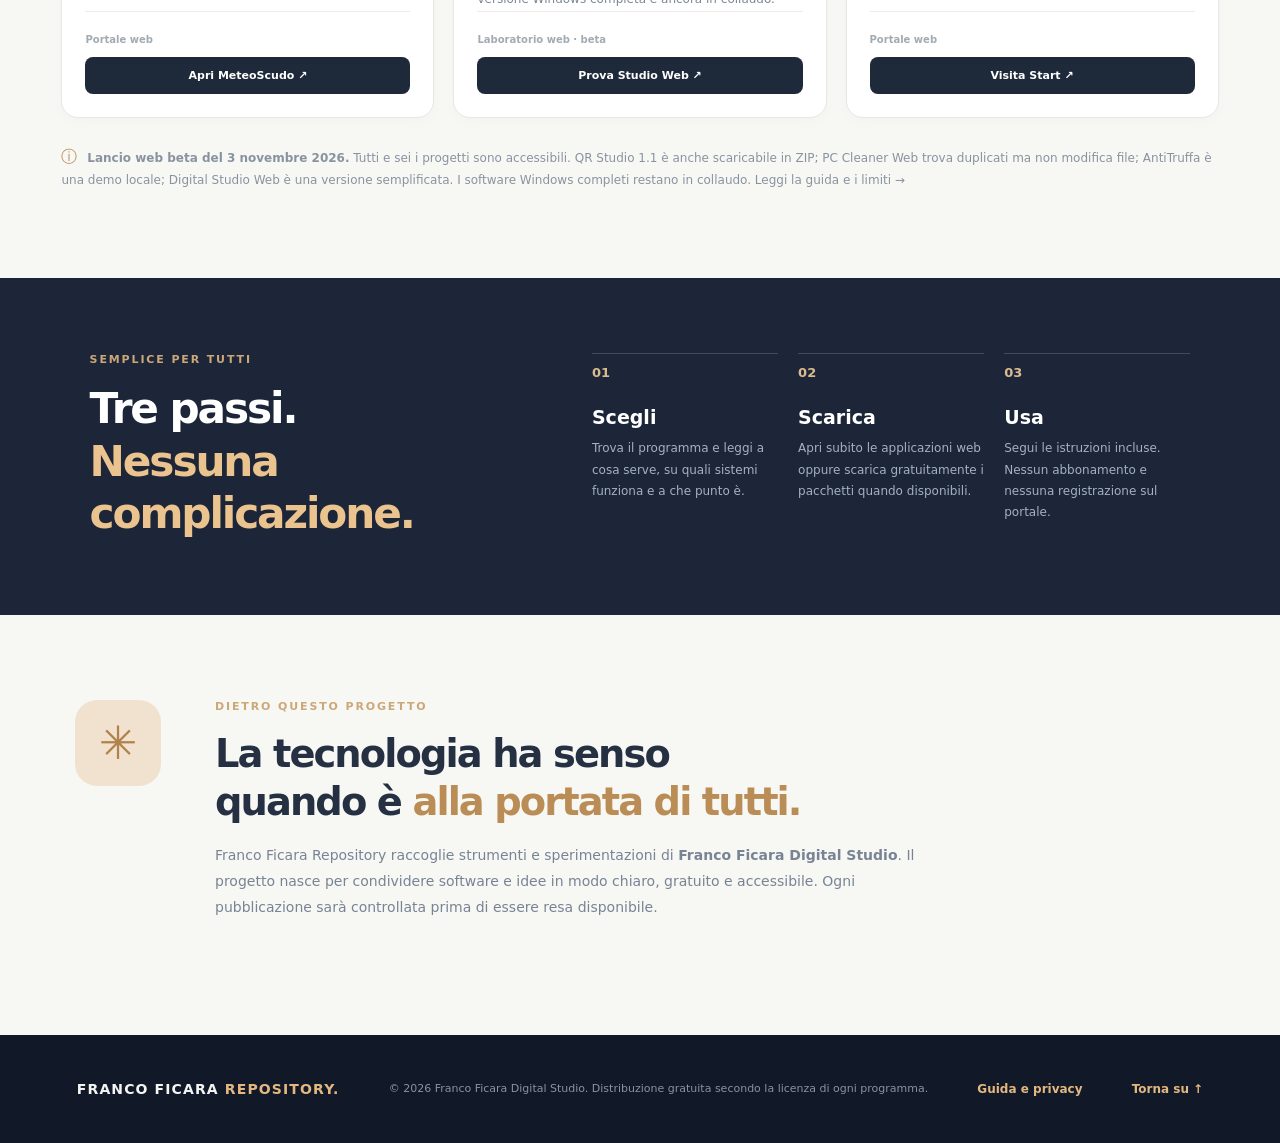
==== commit ec0e1662: "Apri lancio pubblico beta e aggiungi guida e limiti al Repository" ====
--- a/public/index.html
+++ b/public/index.html
@@ -4,9 +4,9 @@
 <meta charset="utf-8">
 <meta name="viewport" content="width=device-width,initial-scale=1">
 <meta name="theme-color" content="#121827">
-<meta name="description" content="Franco Ficara Repository: programmi, app e strumenti digitali gratuiti. Il catalogo ufficiale di Franco Ficara Digital Studio.">
+<meta name="description" content="Franco Ficara Repository: sei progetti digitali gratuiti. Lancio delle versioni web beta e download di Franco QR Studio 1.1.">
 <meta property="og:title" content="Franco Ficara Repository — Software gratuito">
-<meta property="og:description" content="Software gratuito, idee digitali e strumenti per tutti. Scopri i progetti di Franco Ficara Digital Studio.">
+<meta property="og:description" content="Il Repository apre al pubblico le anteprime web gratuite: QR Studio 1.1, PC Cleaner Web, AntiTruffa, Digital Studio, MeteoScudo e Franco Start.">
 <title>Franco Ficara Repository — Software gratuito</title>
 <link rel="icon" type="image/svg+xml" href="favicon.svg">
 <link rel="stylesheet" href="style.css">
@@ -17,7 +17,7 @@
 <div class="site-shell">
 <header class="header">
 <a class="identity" href="#home" aria-label="Franco Ficara Repository — inizio"><span class="mark"><svg viewBox="0 0 42 42" aria-hidden="true"><rect x="3" y="3" width="12" height="12" rx="2"/><rect x="27" y="3" width="12" height="12" rx="2"/><rect x="3" y="27" width="12" height="12" rx="2"/><path d="M20 3h4v4h-4zM20 11h4v4h-4zM20 20h5v5h-5zM29 20h4v4h-4zM35 29h4v10h-4zM20 29h5v4h-5zM27 35h5v4h-5zM11 19h5v5h-5z"/></svg></span><span><strong>FRANCO FICARA</strong><small>REPOSITORY <span class="amber-dot">●</span></small></span></a>
-<nav class="main-nav" aria-label="Navigazione principale"><a href="#software">Software</a><a href="#come-funziona">Come funziona</a><a href="#progetto">Il progetto</a></nav>
+<nav class="main-nav" aria-label="Navigazione principale"><a href="#software">Software</a><a href="guida.html">Guida e limiti</a><a href="#progetto">Il progetto</a></nav>
 <a class="top-cta" href="#software">Esplora i programmi ↗</a>
 </header>
 <main id="home">
@@ -25,11 +25,11 @@
 <div class="hero-glow glow-a"></div><div class="hero-glow glow-b"></div>
 <div class="hero-body">
 <div class="hero-copy">
-<div class="overline"><span class="small-sun">✳</span> FRANCO FICARA DIGITAL STUDIO <span class="line"></span> ACCESSO LIBERO</div>
+<div class="overline"><span class="small-sun">✳</span> FRANCO FICARA DIGITAL STUDIO <span class="line"></span> LANCIO WEB BETA · 3 NOVEMBRE 2026</div>
 <h1 id="hero-title">Le idee migliori<br><em>si condividono.</em></h1>
-<p>Un posto unico dove scoprire i miei programmi, conoscere cosa fanno e scaricare gratuitamente le versioni ufficiali, quando disponibili.</p>
-<div class="hero-buttons"><a class="button button-primary" href="#software">Scopri il catalogo <span aria-hidden="true">→</span></a><a class="button button-secondary" href="#come-funziona">Come funziona</a></div>
-<div class="hero-notes"><span><b class="check">✓</b> Gratuiti</span><span><b class="check">✓</b> Versioni ufficiali</span><span><b class="check">✓</b> Senza registrazione</span></div>
+<p>Il laboratorio è aperto: prova gratuitamente quattro applicazioni web, scarica QR Studio 1.1 e visita due portali. Le versioni Windows complete restano in collaudo.</p>
+<div class="hero-buttons"><a class="button button-primary" href="#software">Scopri il catalogo <span aria-hidden="true">→</span></a><a class="button button-secondary" href="guida.html">Guida al lancio</a></div>
+<div class="hero-notes"><span><b class="check">✓</b> Gratuiti</span><span><b class="check">✓</b> Beta dichiarate</span><span><b class="check">✓</b> Senza registrazione</span></div>
 </div>
 <div class="hero-visual" aria-hidden="true"><div class="orbit orbit-outer"></div><div class="orbit orbit-inner"></div><div class="glass-card card-back"><span class="fake-line short"></span><span class="fake-line"></span><span class="fake-line medium"></span></div><div class="glass-card card-front"><div class="card-head"><span class="card-symbol">FF<span>·</span></span><span class="status-pulse"></span></div><div class="visual-title">DIGITAL<br>STUDIO</div><div class="visual-foot"><span>SOFTWARE GRATUITO</span><span>✦</span></div></div><div class="floating-chip chip-one">✦ Idee in movimento</div><div class="floating-chip chip-two">↓ Download gratuiti</div></div>
 </div>
@@ -40,12 +40,12 @@
 <div class="catalog-toolbar"><label class="search" for="search-input"><svg viewBox="0 0 24 24" aria-hidden="true"><circle cx="10.8" cy="10.8" r="6.7"/><path d="m16 16 5 5"/></svg><input type="search" id="search-input" placeholder="Cerca un programma…" autocomplete="off"><span class="shortcut">CERCA</span></label><div id="filters" class="filters" role="group" aria-label="Filtra il catalogo"></div></div>
 <div class="catalog-grid" id="software-grid" aria-live="polite"></div>
 <p id="empty-results" class="empty-results" hidden>Non ho trovato programmi per questa ricerca. Prova con un'altra parola.</p>
-<p class="catalog-disclaimer"><span>ⓘ</span> Puoi provare online QR Studio, AntiTruffa, Digital Studio Web e PC Cleaner Web, oppure visitare Start e MeteoScudo. Le anteprime sono limitate: in particolare PC Cleaner Web individua i duplicati ma non modifica i file. Le versioni complete Windows restano in collaudo.</p>
+<p class="catalog-disclaimer"><span>ⓘ</span> <strong>Lancio web beta del 3 novembre 2026.</strong> Tutti e sei i progetti sono accessibili. QR Studio 1.1 è anche scaricabile in ZIP; PC Cleaner Web trova duplicati ma non modifica file; AntiTruffa è una demo locale; Digital Studio Web è una versione semplificata. I software Windows completi restano in collaudo. <a href="guida.html">Leggi la guida e i limiti →</a></p>
 </section>
 <section class="how" id="come-funziona"><div><div class="label-gold">SEMPLICE PER TUTTI</div><h2>Tre passi.<br><em>Nessuna complicazione.</em></h2></div><div class="steps"><article><span>01</span><h3>Scegli</h3><p>Trova il programma e leggi a cosa serve, su quali sistemi funziona e a che punto è.</p></article><article><span>02</span><h3>Scarica</h3><p>Apri subito le applicazioni web oppure scarica gratuitamente i pacchetti quando disponibili.</p></article><article><span>03</span><h3>Usa</h3><p>Segui le istruzioni incluse. Nessun abbonamento e nessuna registrazione sul portale.</p></article></div></section>
 <section class="about" id="progetto"><div class="about-icon">✳</div><div><div class="label-gold">DIETRO QUESTO PROGETTO</div><h2>La tecnologia ha senso<br>quando è <em>alla portata di tutti.</em></h2><p>Franco Ficara Repository raccoglie strumenti e sperimentazioni di <strong>Franco Ficara Digital Studio</strong>. Il progetto nasce per condividere software e idee in modo chiaro, gratuito e accessibile. Ogni pubblicazione sarà controllata prima di essere resa disponibile.</p></div></section>
 </main>
-<footer><div class="footer-brand">FRANCO FICARA <span>REPOSITORY.</span></div><p>© <span id="year"></span> Franco Ficara Digital Studio. Distribuzione gratuita secondo la licenza di ogni programma.</p><a href="#home">Torna su ↑</a></footer>
+<footer><div class="footer-brand">FRANCO FICARA <span>REPOSITORY.</span></div><p>© <span id="year"></span> Franco Ficara Digital Studio. Distribuzione gratuita secondo la licenza di ogni programma.</p><a href="guida.html">Guida e privacy</a><a href="#home">Torna su ↑</a></footer>
 </div>
 </body>
 </html>
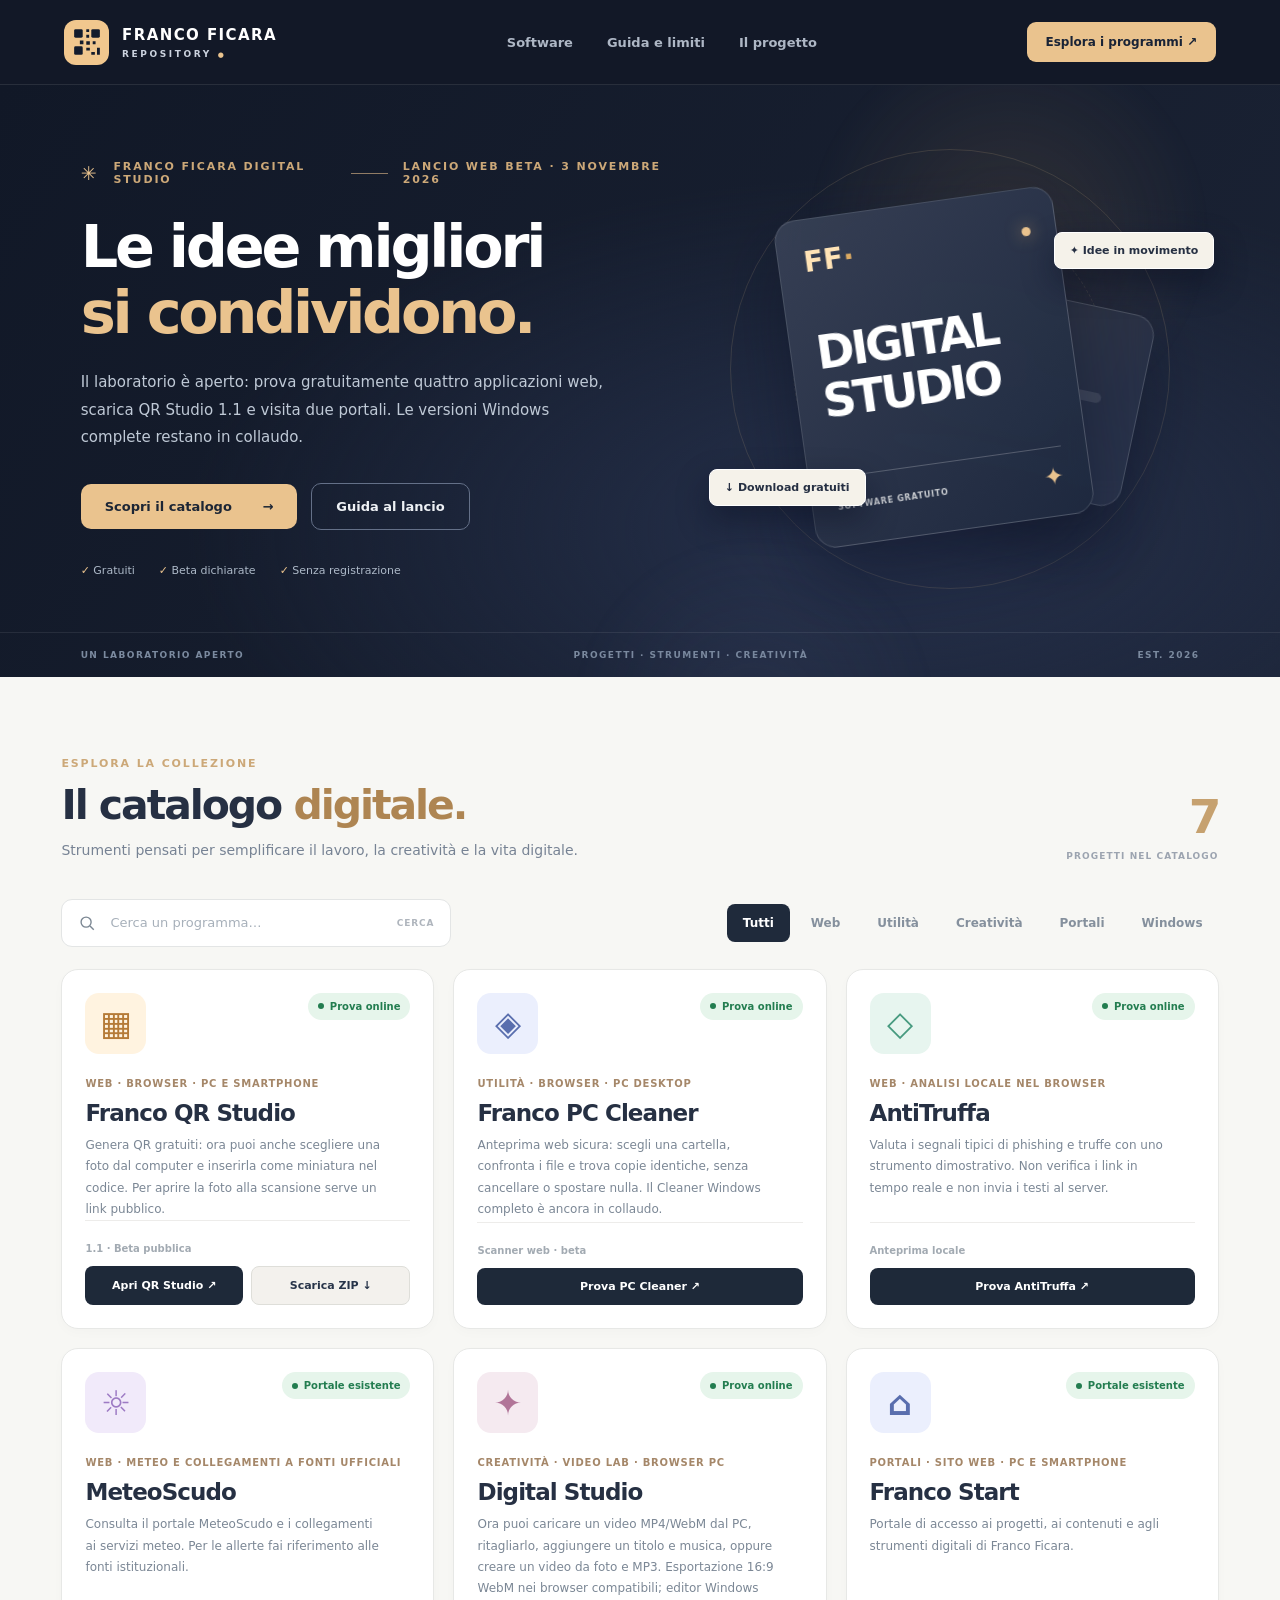
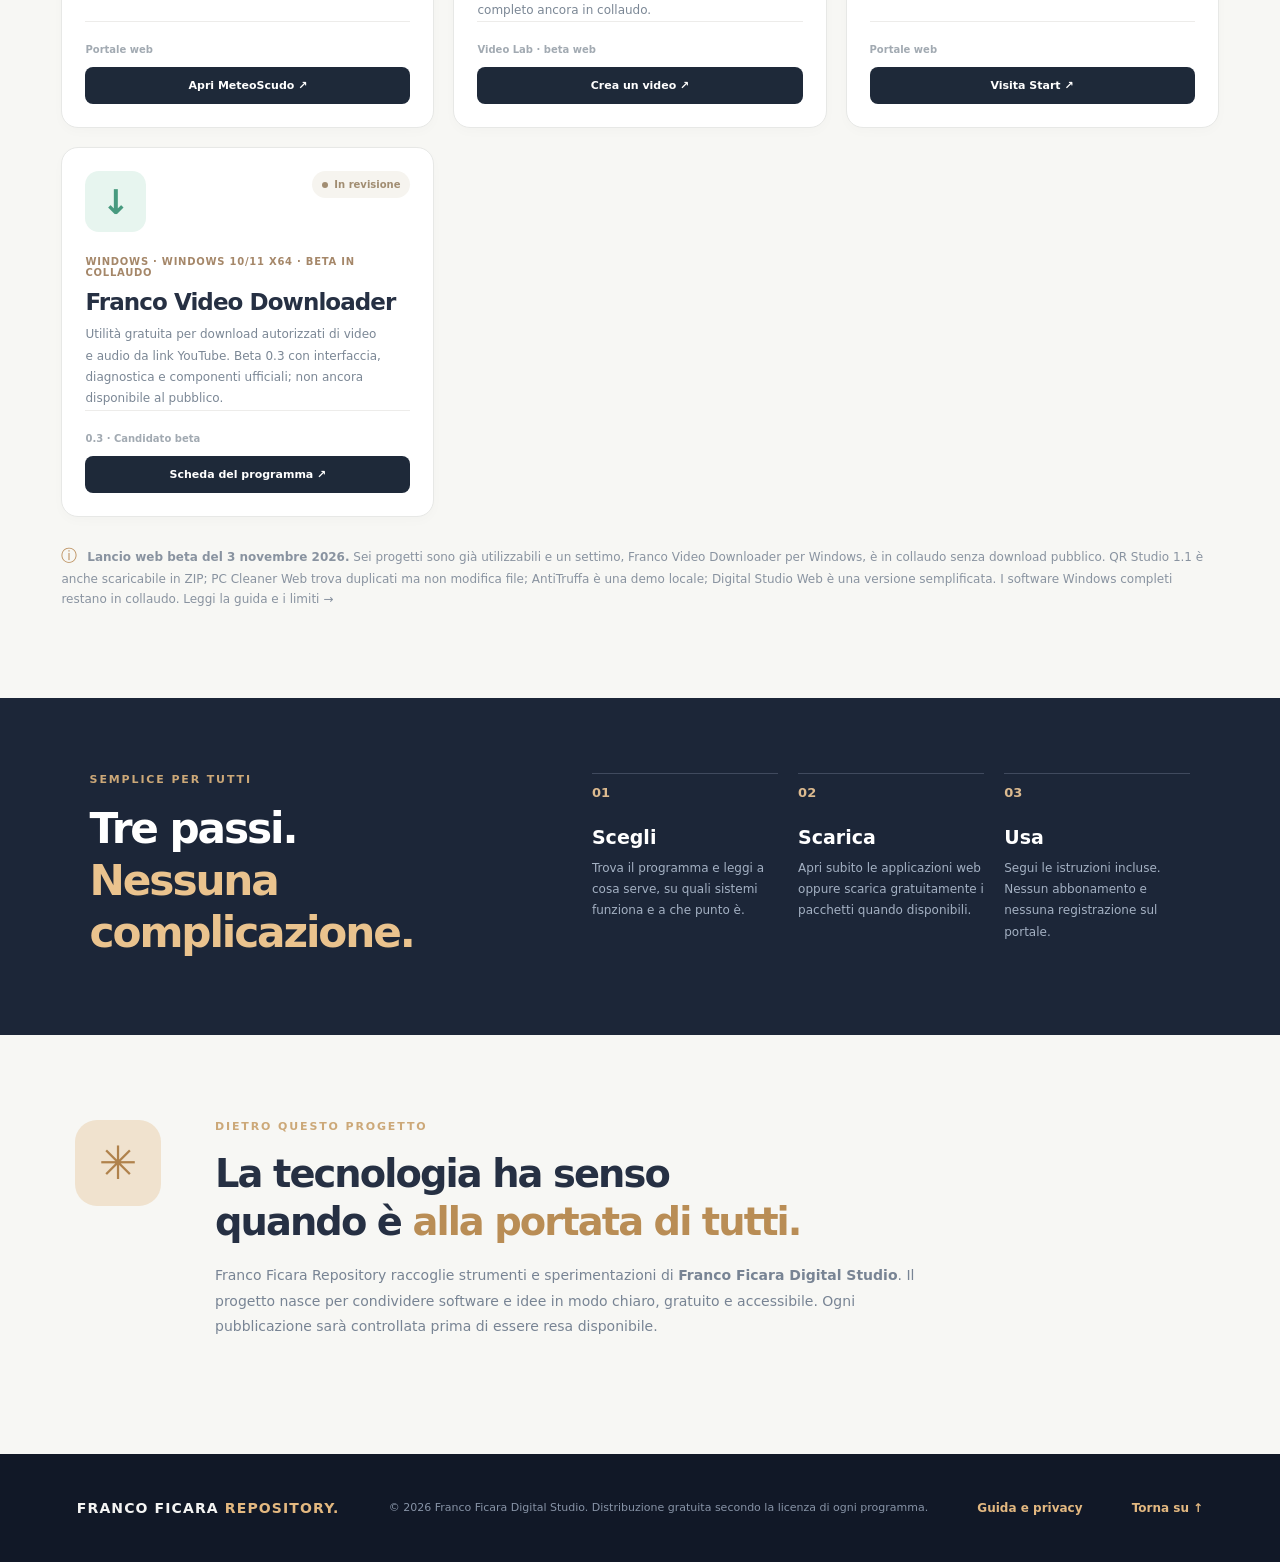
==== commit f13099c3: "Chiarisci nel catalogo sei progetti utilizzabili e settimo downloader in collaudo" ====
--- a/public/index.html
+++ b/public/index.html
@@ -40,7 +40,7 @@
 <div class="catalog-toolbar"><label class="search" for="search-input"><svg viewBox="0 0 24 24" aria-hidden="true"><circle cx="10.8" cy="10.8" r="6.7"/><path d="m16 16 5 5"/></svg><input type="search" id="search-input" placeholder="Cerca un programma…" autocomplete="off"><span class="shortcut">CERCA</span></label><div id="filters" class="filters" role="group" aria-label="Filtra il catalogo"></div></div>
 <div class="catalog-grid" id="software-grid" aria-live="polite"></div>
 <p id="empty-results" class="empty-results" hidden>Non ho trovato programmi per questa ricerca. Prova con un'altra parola.</p>
-<p class="catalog-disclaimer"><span>ⓘ</span> <strong>Lancio web beta del 3 novembre 2026.</strong> Tutti e sei i progetti sono accessibili. QR Studio 1.1 è anche scaricabile in ZIP; PC Cleaner Web trova duplicati ma non modifica file; AntiTruffa è una demo locale; Digital Studio Web è una versione semplificata. I software Windows completi restano in collaudo. <a href="guida.html">Leggi la guida e i limiti →</a></p>
+<p class="catalog-disclaimer"><span>ⓘ</span> <strong>Lancio web beta del 3 novembre 2026.</strong> Sei progetti sono già utilizzabili e un settimo, Franco Video Downloader per Windows, è in collaudo senza download pubblico. QR Studio 1.1 è anche scaricabile in ZIP; PC Cleaner Web trova duplicati ma non modifica file; AntiTruffa è una demo locale; Digital Studio Web è una versione semplificata. I software Windows completi restano in collaudo. <a href="guida.html">Leggi la guida e i limiti →</a></p>
 </section>
 <section class="how" id="come-funziona"><div><div class="label-gold">SEMPLICE PER TUTTI</div><h2>Tre passi.<br><em>Nessuna complicazione.</em></h2></div><div class="steps"><article><span>01</span><h3>Scegli</h3><p>Trova il programma e leggi a cosa serve, su quali sistemi funziona e a che punto è.</p></article><article><span>02</span><h3>Scarica</h3><p>Apri subito le applicazioni web oppure scarica gratuitamente i pacchetti quando disponibili.</p></article><article><span>03</span><h3>Usa</h3><p>Segui le istruzioni incluse. Nessun abbonamento e nessuna registrazione sul portale.</p></article></div></section>
 <section class="about" id="progetto"><div class="about-icon">✳</div><div><div class="label-gold">DIETRO QUESTO PROGETTO</div><h2>La tecnologia ha senso<br>quando è <em>alla portata di tutti.</em></h2><p>Franco Ficara Repository raccoglie strumenti e sperimentazioni di <strong>Franco Ficara Digital Studio</strong>. Il progetto nasce per condividere software e idee in modo chiaro, gratuito e accessibile. Ogni pubblicazione sarà controllata prima di essere resa disponibile.</p></div></section>
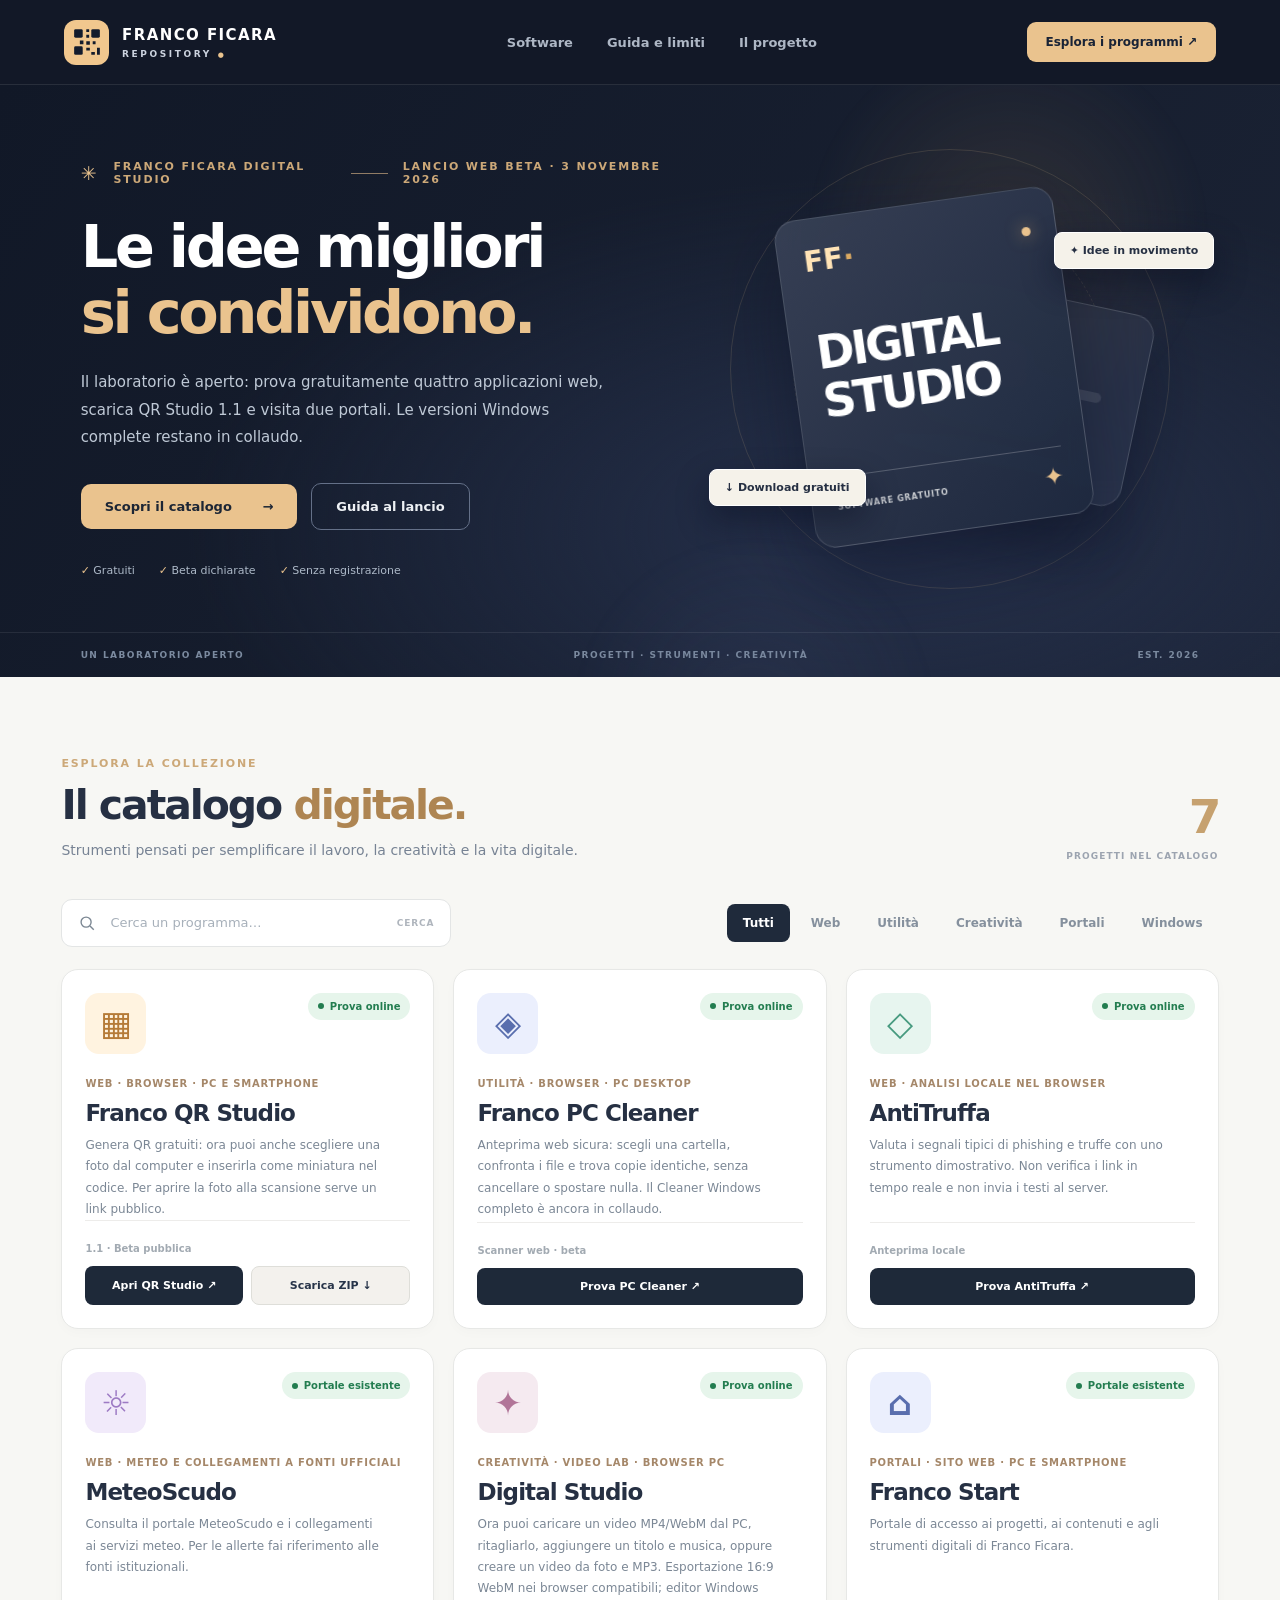
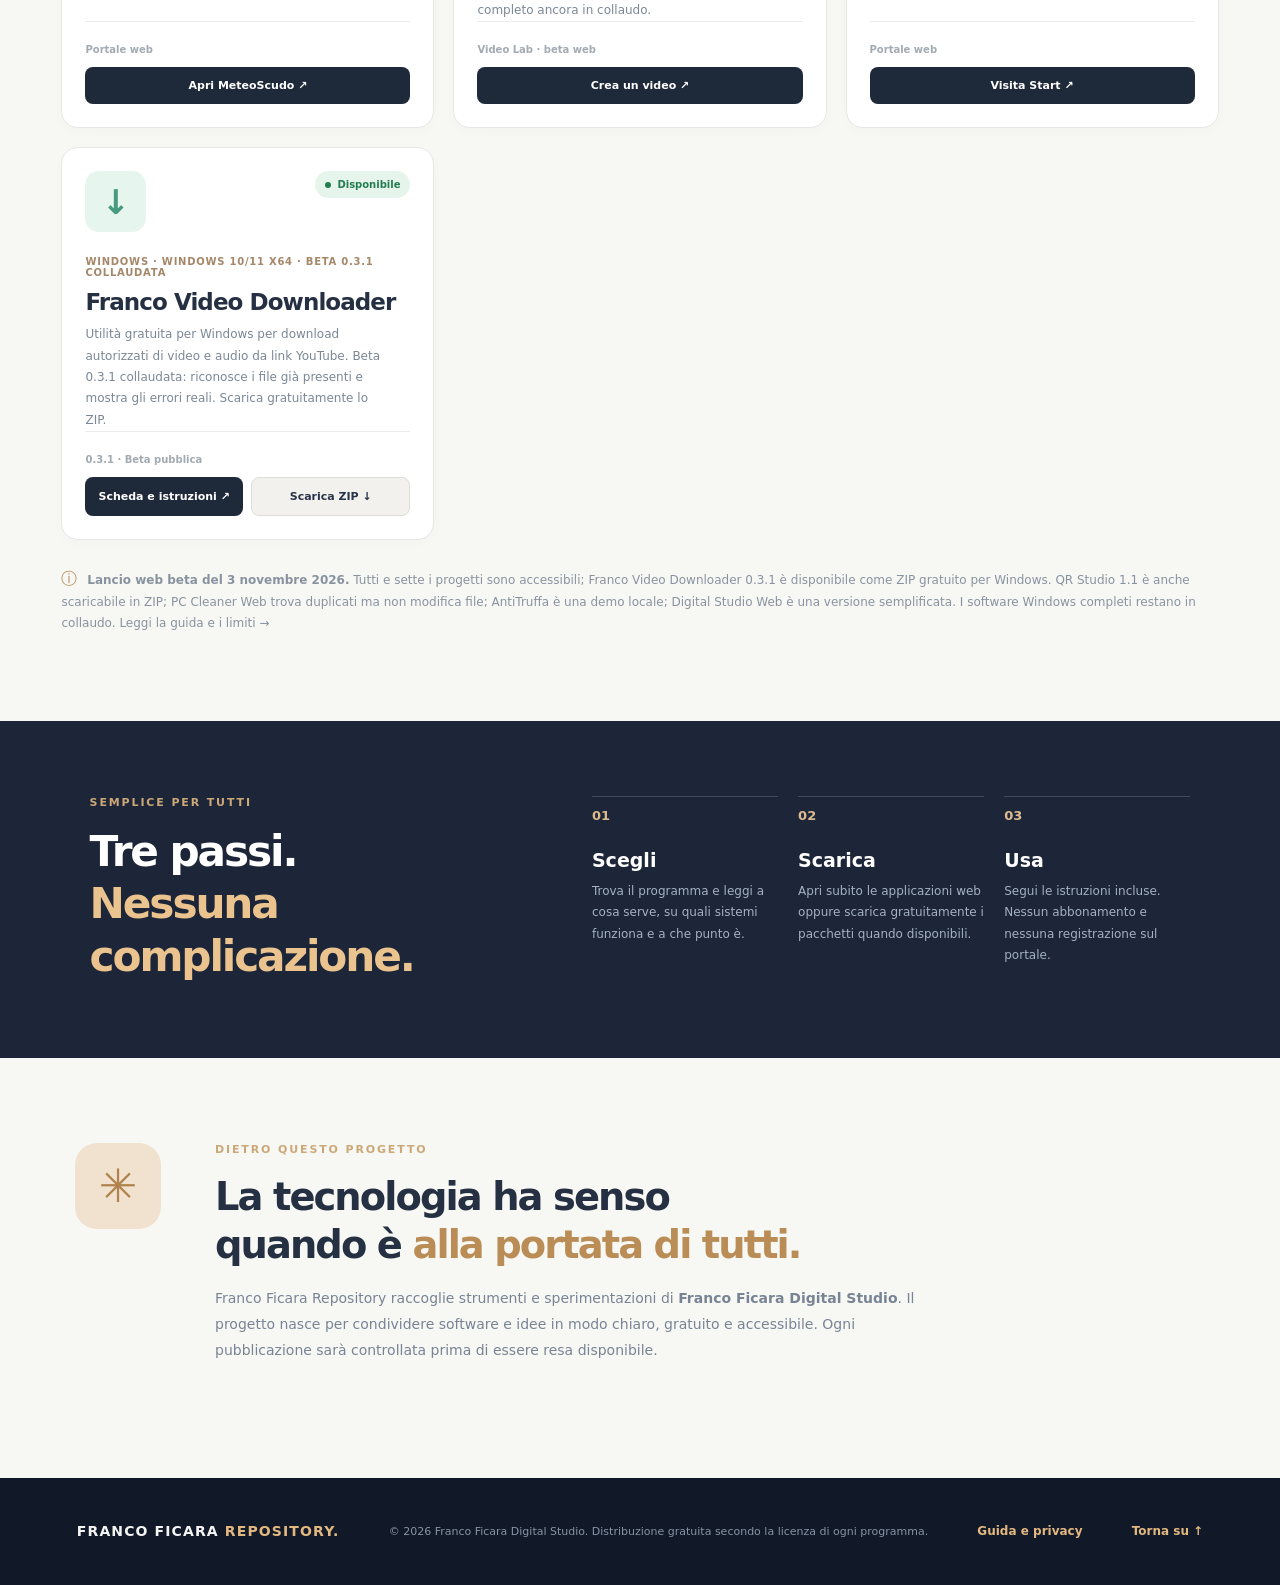
==== commit fe4c719f: "Aggiorna catalogo e cache-busting per beta Windows 0.3.1 pubblica" ====
--- a/public/index.html
+++ b/public/index.html
@@ -4,13 +4,13 @@
 <meta charset="utf-8">
 <meta name="viewport" content="width=device-width,initial-scale=1">
 <meta name="theme-color" content="#121827">
-<meta name="description" content="Franco Ficara Repository: sei progetti digitali gratuiti. Lancio delle versioni web beta e download di Franco QR Studio 1.1.">
+<meta name="description" content="Franco Ficara Repository: sette progetti digitali gratuiti. Download Windows Franco Video Downloader 0.3.1 e applicazioni web beta.">
 <meta property="og:title" content="Franco Ficara Repository — Software gratuito">
-<meta property="og:description" content="Il Repository apre al pubblico le anteprime web gratuite: QR Studio 1.1, PC Cleaner Web, AntiTruffa, Digital Studio, MeteoScudo e Franco Start.">
+<meta property="og:description" content="Sette progetti digitali gratuiti, fra cui Franco Video Downloader 0.3.1 per Windows, QR Studio, Digital Studio e portali web.">
 <title>Franco Ficara Repository — Software gratuito</title>
 <link rel="icon" type="image/svg+xml" href="favicon.svg">
 <link rel="stylesheet" href="style.css">
-<script src="catalogo.js" defer></script>
+<script src="catalogo.js?v=20261104-031" defer></script>
 <script src="app.js" defer></script>
 </head>
 <body>
@@ -40,7 +40,7 @@
 <div class="catalog-toolbar"><label class="search" for="search-input"><svg viewBox="0 0 24 24" aria-hidden="true"><circle cx="10.8" cy="10.8" r="6.7"/><path d="m16 16 5 5"/></svg><input type="search" id="search-input" placeholder="Cerca un programma…" autocomplete="off"><span class="shortcut">CERCA</span></label><div id="filters" class="filters" role="group" aria-label="Filtra il catalogo"></div></div>
 <div class="catalog-grid" id="software-grid" aria-live="polite"></div>
 <p id="empty-results" class="empty-results" hidden>Non ho trovato programmi per questa ricerca. Prova con un'altra parola.</p>
-<p class="catalog-disclaimer"><span>ⓘ</span> <strong>Lancio web beta del 3 novembre 2026.</strong> Sei progetti sono già utilizzabili e un settimo, Franco Video Downloader per Windows, è in collaudo senza download pubblico. QR Studio 1.1 è anche scaricabile in ZIP; PC Cleaner Web trova duplicati ma non modifica file; AntiTruffa è una demo locale; Digital Studio Web è una versione semplificata. I software Windows completi restano in collaudo. <a href="guida.html">Leggi la guida e i limiti →</a></p>
+<p class="catalog-disclaimer"><span>ⓘ</span> <strong>Lancio web beta del 3 novembre 2026.</strong> Tutti e sette i progetti sono accessibili; Franco Video Downloader 0.3.1 è disponibile come ZIP gratuito per Windows. QR Studio 1.1 è anche scaricabile in ZIP; PC Cleaner Web trova duplicati ma non modifica file; AntiTruffa è una demo locale; Digital Studio Web è una versione semplificata. I software Windows completi restano in collaudo. <a href="guida.html">Leggi la guida e i limiti →</a></p>
 </section>
 <section class="how" id="come-funziona"><div><div class="label-gold">SEMPLICE PER TUTTI</div><h2>Tre passi.<br><em>Nessuna complicazione.</em></h2></div><div class="steps"><article><span>01</span><h3>Scegli</h3><p>Trova il programma e leggi a cosa serve, su quali sistemi funziona e a che punto è.</p></article><article><span>02</span><h3>Scarica</h3><p>Apri subito le applicazioni web oppure scarica gratuitamente i pacchetti quando disponibili.</p></article><article><span>03</span><h3>Usa</h3><p>Segui le istruzioni incluse. Nessun abbonamento e nessuna registrazione sul portale.</p></article></div></section>
 <section class="about" id="progetto"><div class="about-icon">✳</div><div><div class="label-gold">DIETRO QUESTO PROGETTO</div><h2>La tecnologia ha senso<br>quando è <em>alla portata di tutti.</em></h2><p>Franco Ficara Repository raccoglie strumenti e sperimentazioni di <strong>Franco Ficara Digital Studio</strong>. Il progetto nasce per condividere software e idee in modo chiaro, gratuito e accessibile. Ogni pubblicazione sarà controllata prima di essere resa disponibile.</p></div></section>
